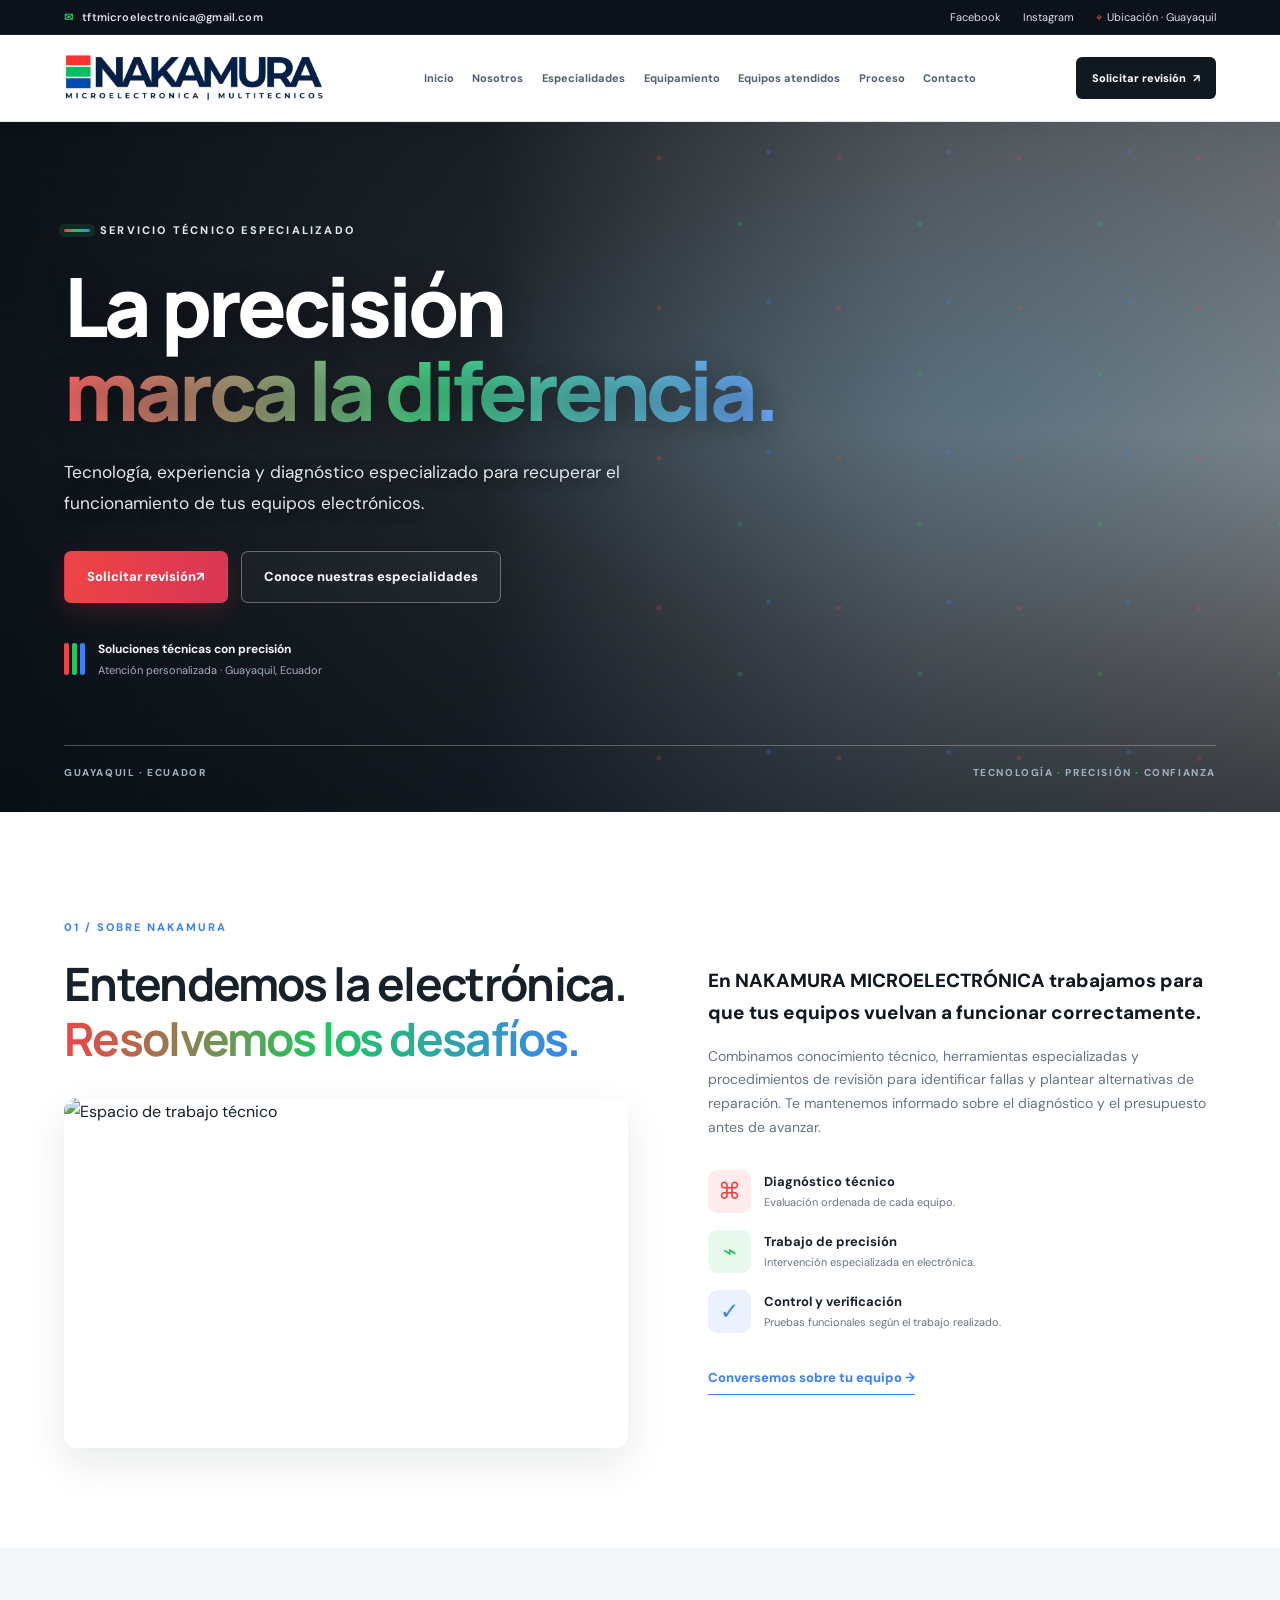
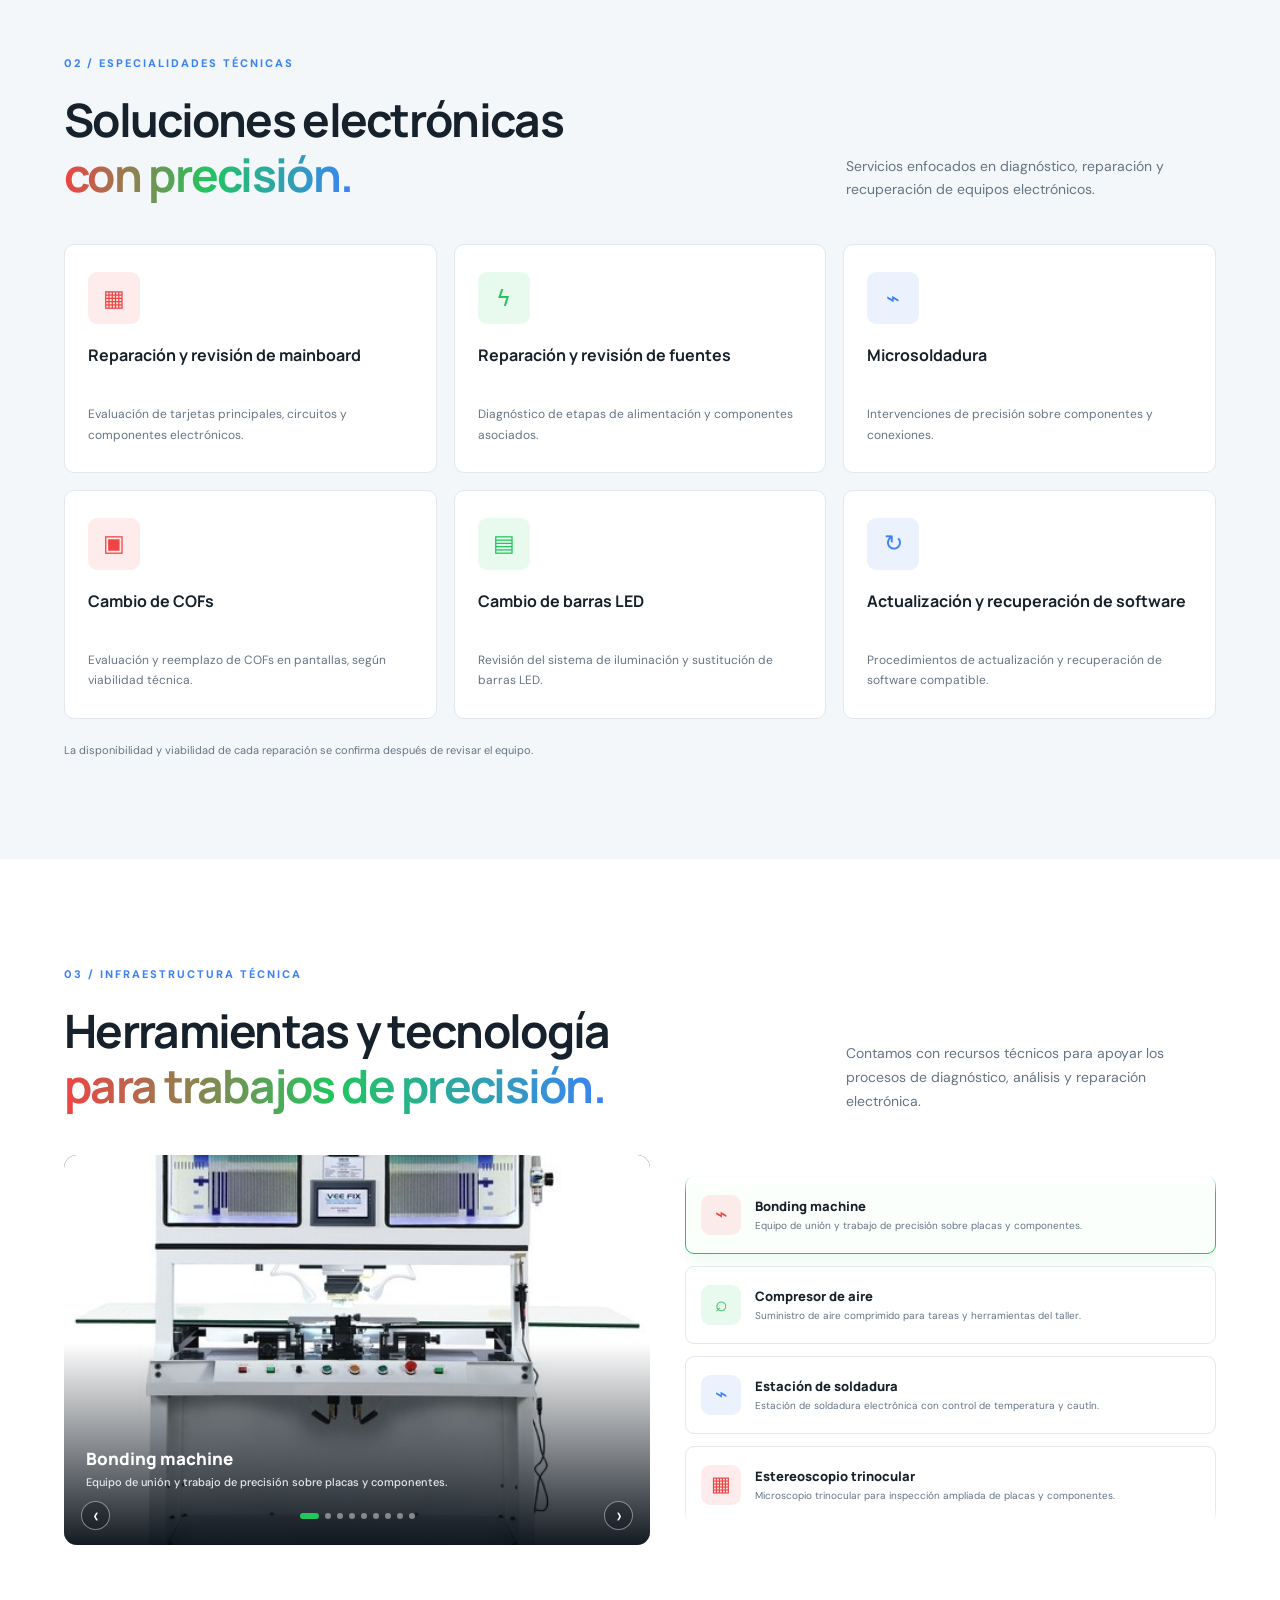
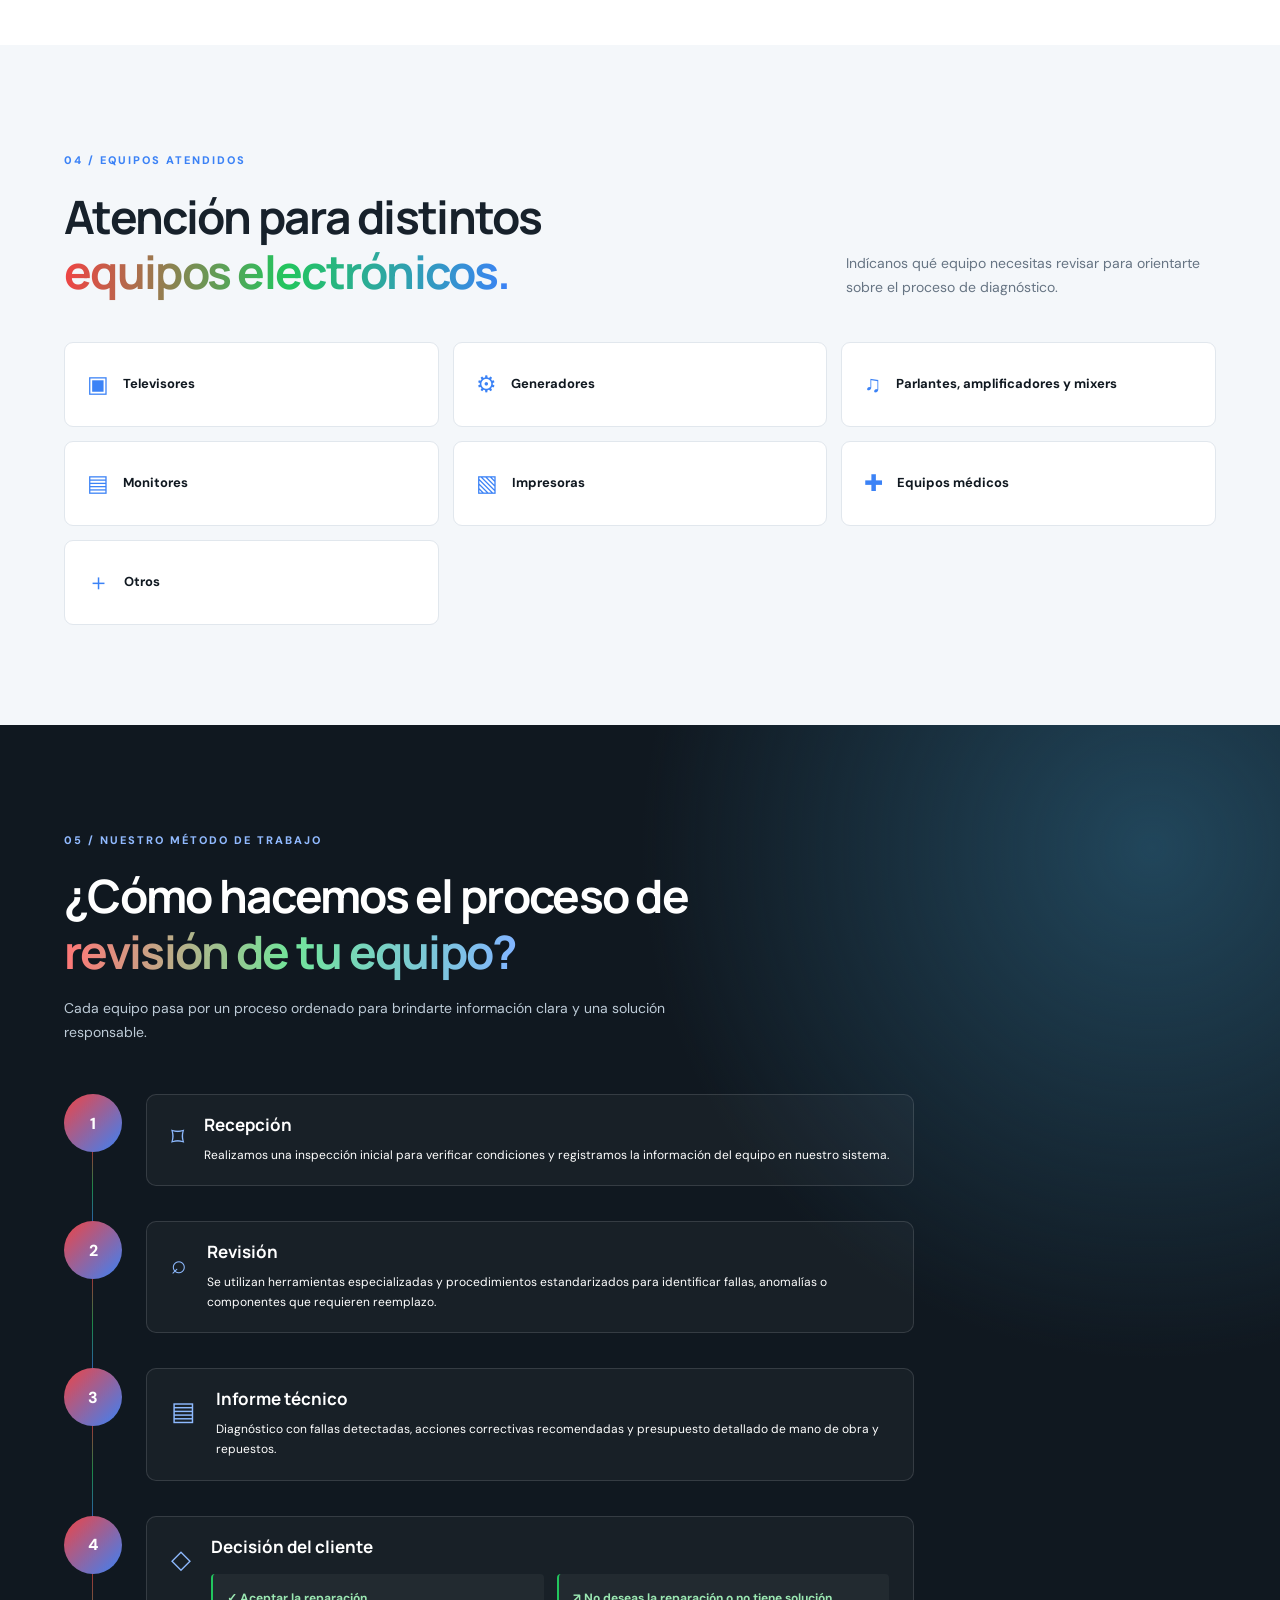
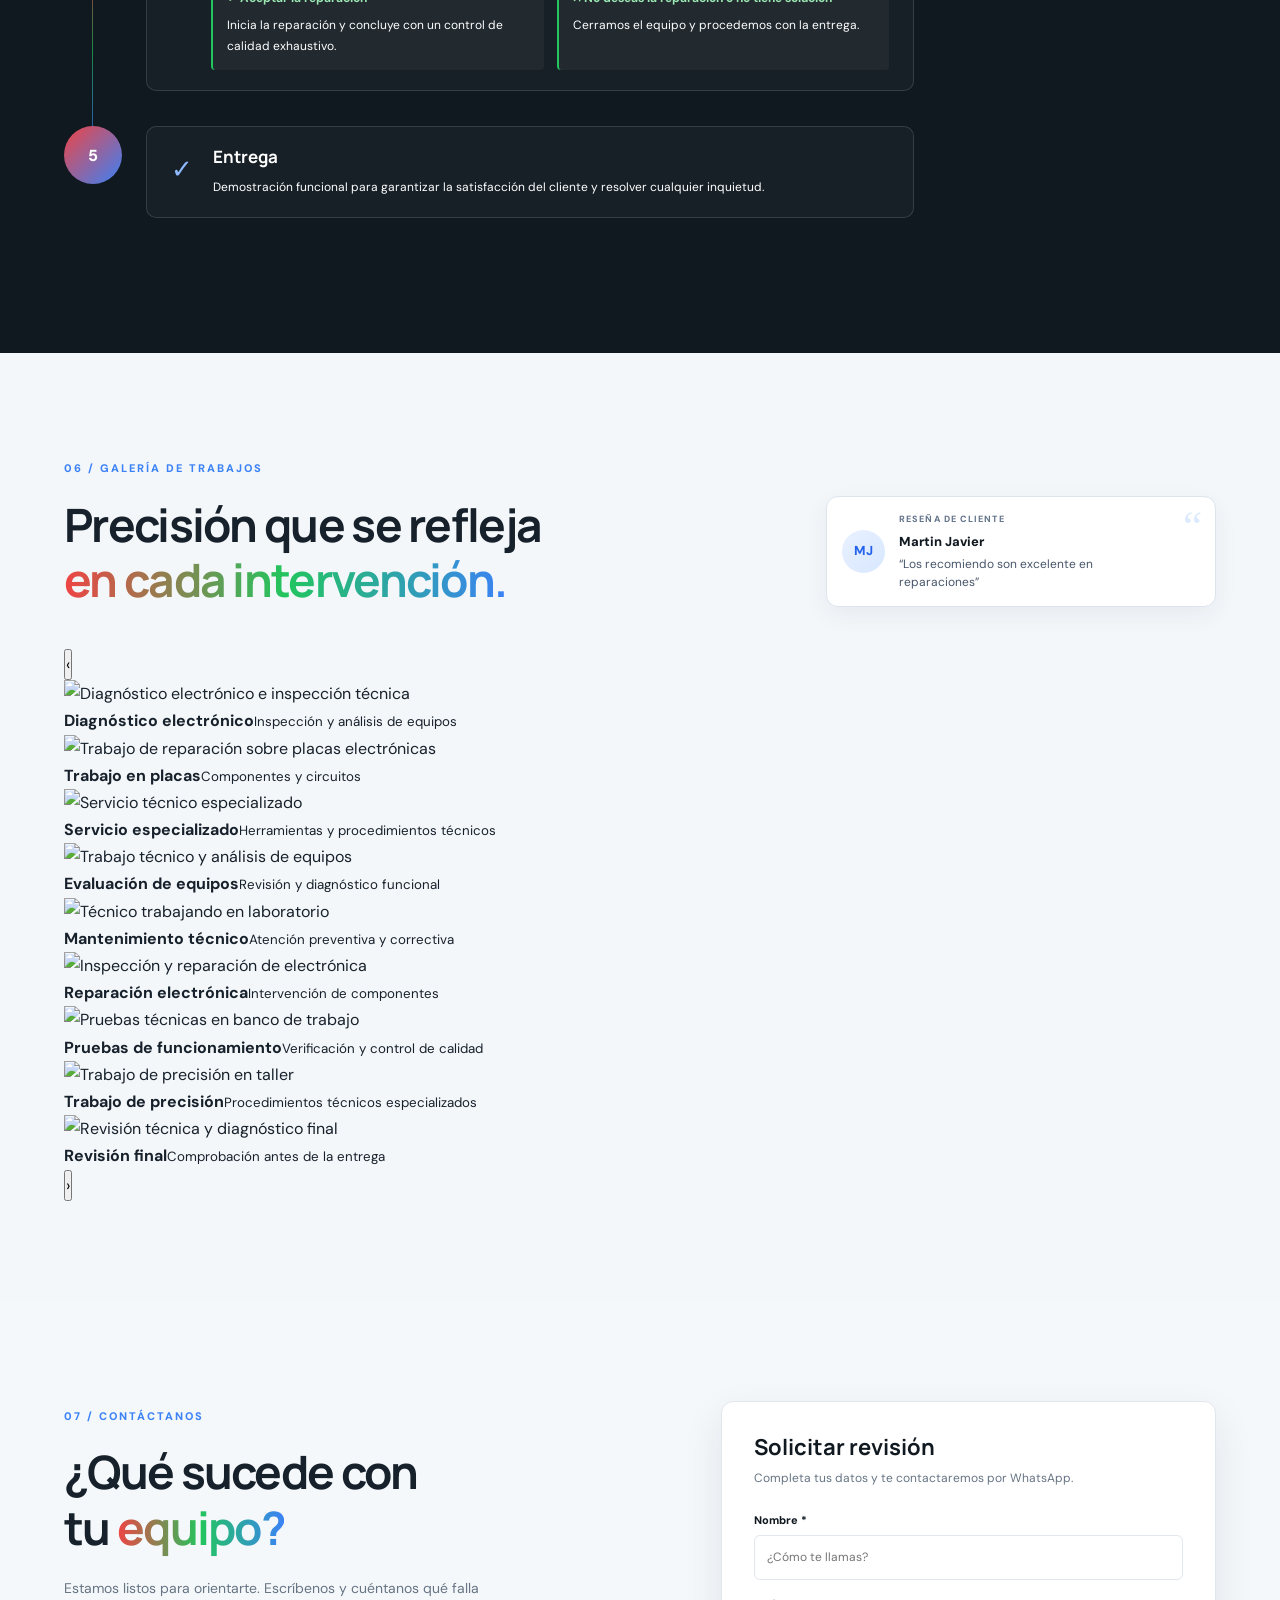
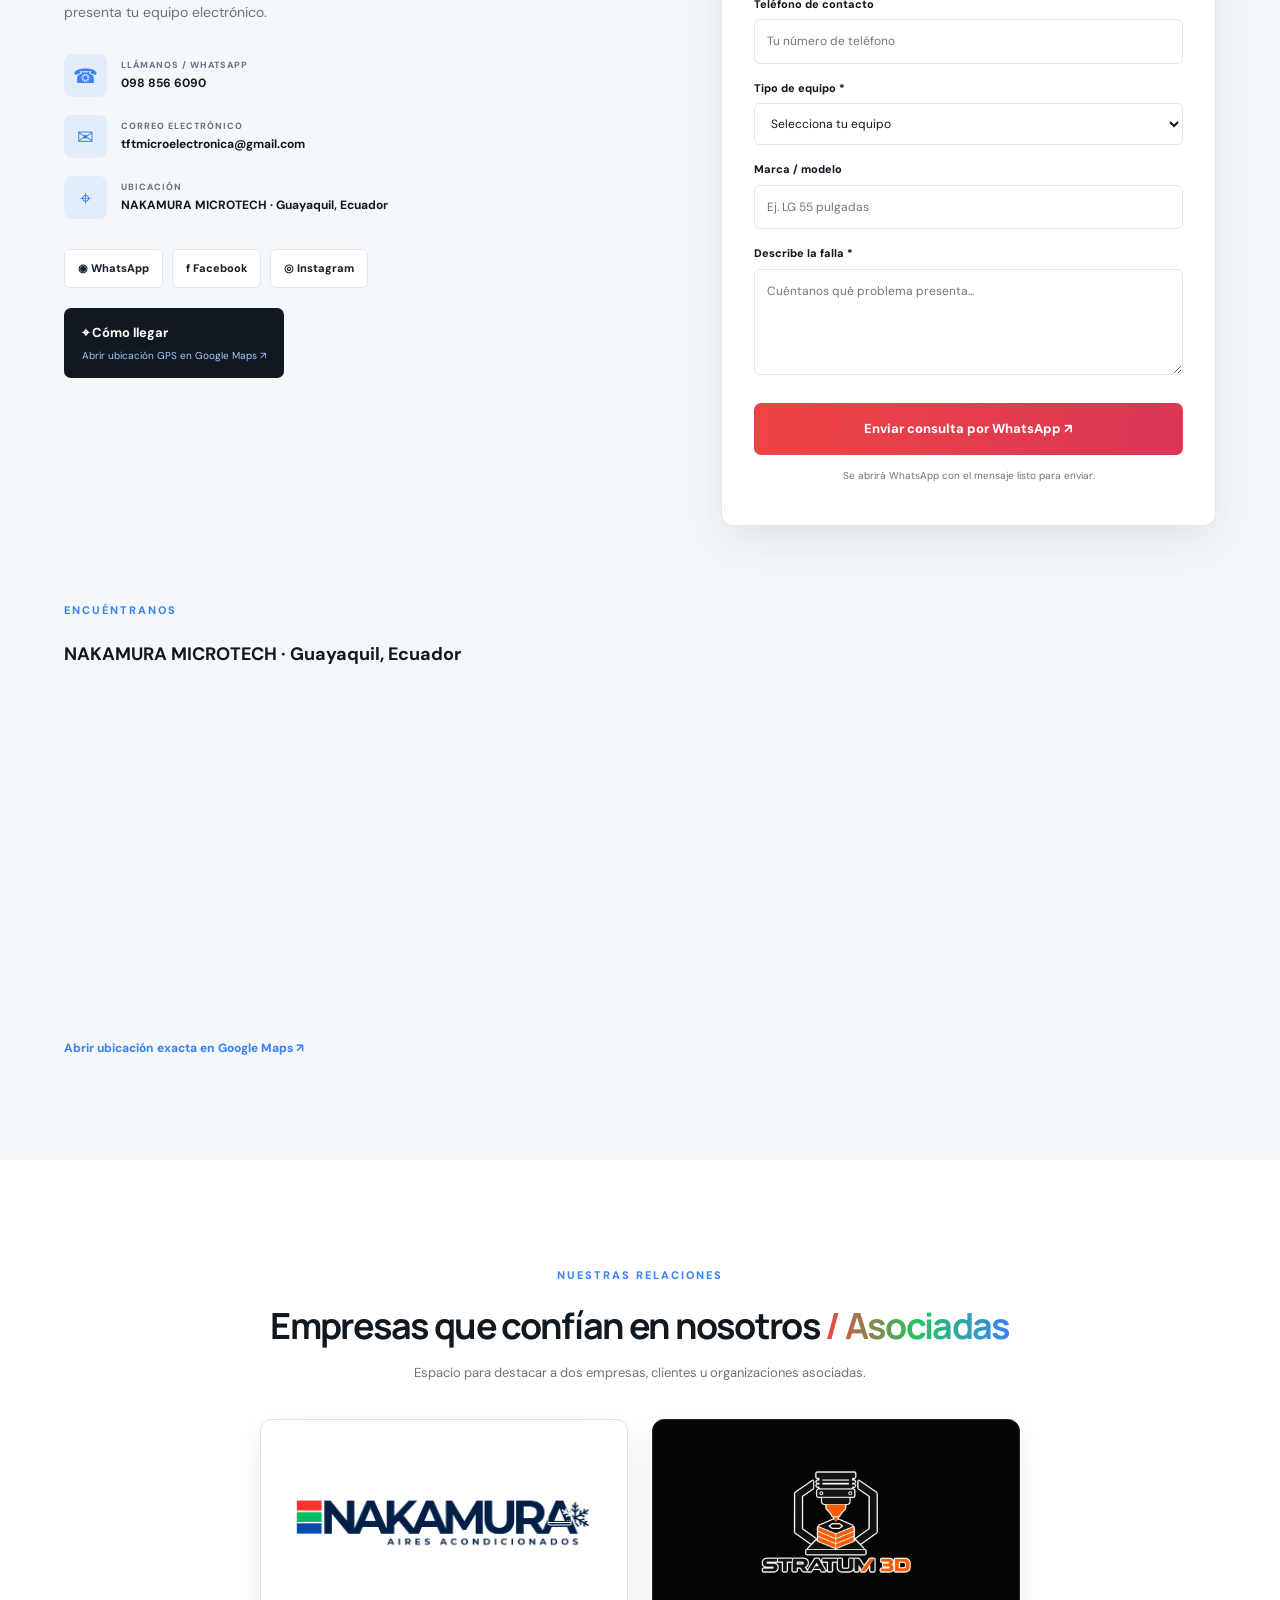
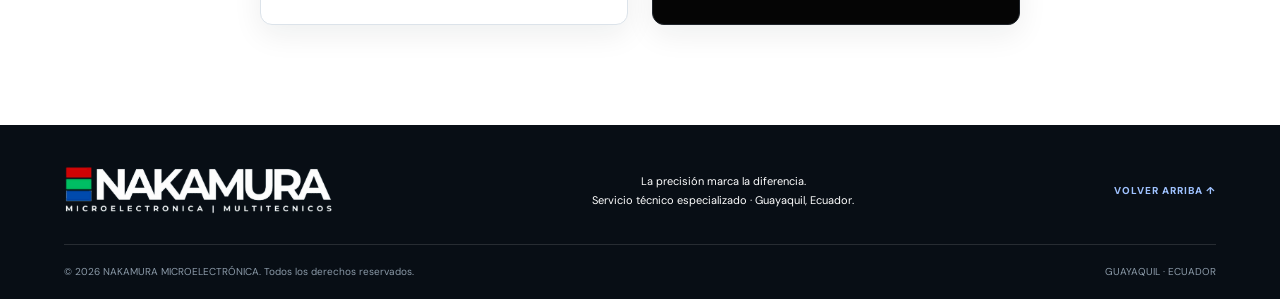
==== index.html @ b1d04501 "Turn work gallery into 9-slide featured carousel" ====
<!DOCTYPE html>
<html lang="es">
<head>
<meta charset="UTF-8">
<meta name="viewport" content="width=device-width, initial-scale=1.0">
<meta name="description" content="NAKAMURA MICROELECTRÓNICA: diagnóstico y reparación especializada de equipos electrónicos. La precisión marca la diferencia.">
<meta name="theme-color" content="#101820">
<title>NAKAMURA MICROELECTRÓNICA | La precisión marca la diferencia</title>
<link rel="preconnect" href="https://fonts.googleapis.com">
<link rel="preconnect" href="https://fonts.gstatic.com" crossorigin>
<link href="https://fonts.googleapis.com/css2?family=DM+Sans:wght@400;500;600;700&family=Manrope:wght@400;500;600;700;800&display=swap" rel="stylesheet">
<link rel="stylesheet" href="style.css">
<link rel="stylesheet" href="section03.css">
<script src="script.js" defer></script>
</head>
<body>
<div class="topbar"><div class="container topbar-inner">
<a class="topbar-email" href="mailto:tftmicroelectronica@gmail.com"><span aria-hidden="true">✉</span> tftmicroelectronica@gmail.com</a>
<div class="topbar-links" aria-label="Enlaces externos">
<a href="https://www.facebook.com/profile.php?id=61573646852076" target="_blank" rel="noopener">Facebook</a>
<a href="https://www.instagram.com/nakamura_microtech/" target="_blank" rel="noopener">Instagram</a>
<a href="https://www.google.com/maps/place/NAKAMURA+MICROTECH/@-2.2087367,-79.9003186,17z/" target="_blank" rel="noopener">Ubicación · Guayaquil</a>
</div></div></div>
<header class="site-header"><nav class="nav container" aria-label="Navegación principal">
<a class="brand" href="#inicio" aria-label="NAKAMURA MICROELECTRÓNICA, inicio"><img class="logo-img" src="logo.png" alt="NAKAMURA MICROELECTRÓNICA | MULTITÉCNICOS" width="1521" height="265" decoding="async"></a>
<button class="menu-toggle" id="menuToggle" aria-label="Abrir menú" aria-expanded="false" aria-controls="navLinks"><span></span><span></span><span></span></button>
<div class="nav-links" id="navLinks">
<a href="#inicio">Inicio</a><a href="#nosotros">Nosotros</a><a href="#servicios">Especialidades</a>
<a href="#equipamiento">Equipamiento</a><a href="#equipos">Equipos atendidos</a><a href="#proceso">Proceso</a><a href="#contacto">Contacto</a>
</div><a class="nav-cta" href="#contacto">Solicitar revisión <span aria-hidden="true">↗</span></a>
</nav></header>
<main>
<section class="hero" id="inicio">
<div class="hero-circuit" aria-hidden="true"></div><div class="container hero-grid"><div class="hero-copy">
<span class="eyebrow"><i></i> SERVICIO TÉCNICO ESPECIALIZADO</span>
<h1>La precisión<br><em>marca la diferencia.</em></h1>
<p class="hero-text">Tecnología, experiencia y diagnóstico especializado para recuperar el funcionamiento de tus equipos electrónicos.</p>
<div class="hero-actions">
<a class="button primary" href="https://wa.me/593988566090?text=Hola%2C%20deseo%20solicitar%20una%20revisi%C3%B3n." target="_blank" rel="noopener">Solicitar revisión <span aria-hidden="true">↗</span></a>
<a class="button outline-light" href="#servicios">Conoce nuestras especialidades</a></div>
<div class="hero-proof"><span class="rgb-mark" aria-hidden="true"><i></i><i></i><i></i></span><p><strong>Soluciones técnicas con precisión</strong><small>Atención personalizada · Guayaquil, Ecuador</small></p></div>
</div><div class="hero-visual">
<div class="hero-image"><img src="https://images.unsplash.com/photo-1581092160562-40aa08e78837?auto=format&fit=crop&w=1200&q=90" alt="Especialista trabajando con equipos electrónicos y tecnología de precisión" fetchpriority="high"></div>
<div class="hero-image-frame" aria-hidden="true"></div><div class="float-tag tag-a"><b>01</b> Diagnóstico preciso</div><div class="float-tag tag-b"><b>02</b> Tecnología especializada</div>
</div></div><div class="container hero-foot"><span>GUAYAQUIL · ECUADOR</span><span>TECNOLOGÍA <b>·</b> PRECISIÓN <b>·</b> CONFIANZA</span></div>
</section>

<section class="section" id="nosotros"><div class="container about-grid"><div>
<span class="kicker">01 / SOBRE NAKAMURA</span><h2>Entendemos la electrónica.<br><em>Resolvemos los desafíos.</em></h2>
<div class="about-image"><img src="https://images.unsplash.com/photo-1581092160607-ee22621dd758?auto=format&fit=crop&w=1000&q=85" alt="Espacio de trabajo técnico" loading="lazy"></div>
</div><div class="about-copy">
<p class="lead">En NAKAMURA MICROELECTRÓNICA trabajamos para que tus equipos vuelvan a funcionar correctamente.</p>
<p>Combinamos conocimiento técnico, herramientas especializadas y procedimientos de revisión para identificar fallas y plantear alternativas de reparación. Te mantenemos informado sobre el diagnóstico y el presupuesto antes de avanzar.</p>
<div class="about-points">
<div><span class="rgb-icon red">⌘</span><p><b>Diagnóstico técnico</b><small>Evaluación ordenada de cada equipo.</small></p></div>
<div><span class="rgb-icon green">⌁</span><p><b>Trabajo de precisión</b><small>Intervención especializada en electrónica.</small></p></div>
<div><span class="rgb-icon blue">✓</span><p><b>Control y verificación</b><small>Pruebas funcionales según el trabajo realizado.</small></p></div>
</div><a class="text-link" href="#contacto">Conversemos sobre tu equipo →</a>
</div></div></section>

<section class="section soft" id="servicios"><div class="container"><div class="section-head"><div>
<span class="kicker">02 / ESPECIALIDADES TÉCNICAS</span><h2>Soluciones electrónicas<br><em>con precisión.</em></h2></div>
<p>Servicios enfocados en diagnóstico, reparación y recuperación de equipos electrónicos.</p></div><div class="cards">
<article class="service"><span class="service-icon red">▦</span><h3>Reparación y revisión de mainboard</h3><p>Evaluación de tarjetas principales, circuitos y componentes electrónicos.</p></article>
<article class="service"><span class="service-icon green">ϟ</span><h3>Reparación y revisión de fuentes</h3><p>Diagnóstico de etapas de alimentación y componentes asociados.</p></article>
<article class="service"><span class="service-icon blue">⌁</span><h3>Microsoldadura</h3><p>Intervenciones de precisión sobre componentes y conexiones.</p></article>
<article class="service"><span class="service-icon red">▣</span><h3>Cambio de COFs</h3><p>Evaluación y reemplazo de COFs en pantallas, según viabilidad técnica.</p></article>
<article class="service"><span class="service-icon green">▤</span><h3>Cambio de barras LED</h3><p>Revisión del sistema de iluminación y sustitución de barras LED.</p></article>
<article class="service"><span class="service-icon blue">↻</span><h3>Actualización y recuperación de software</h3><p>Procedimientos de actualización y recuperación de software compatible.</p></article>
</div><p class="note">La disponibilidad y viabilidad de cada reparación se confirma después de revisar el equipo.</p></div></section>

<!-- SECCIÓN 03 ACTUALIZADA: carrusel + ticker de 9 herramientas -->
<section class="section" id="equipamiento"><div class="container">
<div class="section-head"><div><span class="kicker">03 / INFRAESTRUCTURA TÉCNICA</span><h2>Herramientas y tecnología<br><em>para trabajos de precisión.</em></h2></div><p>Contamos con recursos técnicos para apoyar los procesos de diagnóstico, análisis y reparación electrónica.</p></div>
<div class="equipment-showcase">
<figure class="equipment-photo" id="equipmentSlider"><img id="equipmentSlideImage" src="[data-uri]" alt="Bonding machine para trabajos de precisión" loading="eager">
<figcaption><strong id="equipmentSlideTitle">Bonding machine</strong><span id="equipmentSlideDescription">Equipo de unión y trabajo de precisión sobre placas y componentes.</span></figcaption>
<div class="slider-controls"><button type="button" id="equipmentPrev" aria-label="Equipo anterior">‹</button><div class="slider-indicators" id="equipmentIndicators" aria-label="Seleccionar equipo"></div><button type="button" id="equipmentNext" aria-label="Equipo siguiente">›</button></div></figure>
<div class="equipment-list" id="equipmentTicker" aria-label="Herramientas y equipos técnicos"><div class="equipment-track" id="equipmentTrack"></div></div>
</div></div></section>

<section class="section soft" id="equipos"><div class="container"><div class="section-head"><div><span class="kicker">04 / EQUIPOS ATENDIDOS</span><h2>Atención para distintos<br><em>equipos electrónicos.</em></h2></div><p>Indícanos qué equipo necesitas revisar para orientarte sobre el proceso de diagnóstico.</p></div>
<div class="equipment-grid"><div><span>▣</span><b>Televisores</b></div><div><span>⚙</span><b>Generadores</b></div><div><span>♫</span><b>Parlantes, amplificadores y mixers</b></div><div><span>▤</span><b>Monitores</b></div><div><span>▧</span><b>Impresoras</b></div><div><span>✚</span><b>Equipos médicos</b></div><div><span>＋</span><b>Otros</b></div></div></div></section>

<section class="section dark" id="proceso"><div class="container"><span class="kicker">05 / NUESTRO MÉTODO DE TRABAJO</span><h2>¿Cómo hacemos el proceso de<br><em>revisión de tu equipo?</em></h2>
<p class="process-intro">Cada equipo pasa por un proceso ordenado para brindarte información clara y una solución responsable.</p><div class="workflow">
<article class="step"><div class="step-number">1</div><div class="step-content"><span class="step-icon">⌑</span><div><h3>Recepción</h3><p>Realizamos una inspección inicial para verificar condiciones y registramos la información del equipo en nuestro sistema.</p></div></div></article>
<article class="step"><div class="step-number">2</div><div class="step-content"><span class="step-icon">⌕</span><div><h3>Revisión</h3><p>Se utilizan herramientas especializadas y procedimientos estandarizados para identificar fallas, anomalías o componentes que requieren reemplazo.</p></div></div></article>
<article class="step"><div class="step-number">3</div><div class="step-content"><span class="step-icon">▤</span><div><h3>Informe técnico</h3><p>Diagnóstico con fallas detectadas, acciones correctivas recomendadas y presupuesto detallado de mano de obra y repuestos.</p></div></div></article>
<article class="step"><div class="step-number">4</div><div class="step-content"><span class="step-icon">◇</span><div class="step-body"><h3>Decisión del cliente</h3><div class="decision-grid"><div><b>✓ Aceptar la reparación</b><p>Inicia la reparación y concluye con un control de calidad exhaustivo.</p></div><div><b>↗ No deseas la reparación o no tiene solución</b><p>Cerramos el equipo y procedemos con la entrega.</p></div></div></div></div></article>
<article class="step last"><div class="step-number">5</div><div class="step-content"><span class="step-icon">✓</span><div><h3>Entrega</h3><p>Demostración funcional para garantizar la satisfacción del cliente y resolver cualquier inquietud.</p></div></div></article>
</div></div></section>

<section class="section soft" id="galeria"><div class="container"><div class="section-head"><div><span class="kicker">06 / GALERÍA DE TRABAJOS</span><h2>Precisión que se refleja<br><em>en cada intervención.</em></h2></div><div class="gallery-testimonial" aria-label="Comentario de cliente">
<div class="testimonial-avatar" aria-hidden="true">MJ</div>
<div class="testimonial-copy"><span class="testimonial-label">RESEÑA DE CLIENTE</span><strong>Martin Javier</strong><p>“Los recomiendo son excelente en reparaciones”</p></div>
<div class="testimonial-quote" aria-hidden="true">“</div>
</div></div>
<div class="gallery-carousel" id="workGallery" aria-label="Galería de trabajos">
  <button class="gallery-arrow gallery-prev" type="button" aria-label="Trabajo anterior">‹</button>
  <div class="gallery-viewport">
    <div class="gallery-track" id="galleryTrack">
      <figure class="gallery-card is-active"><img src="https://images.unsplash.com/photo-1581092160562-40aa08e78837?auto=format&fit=crop&w=1200&q=85" alt="Diagnóstico electrónico e inspección técnica" loading="eager"><figcaption><b>Diagnóstico electrónico</b><small>Inspección y análisis de equipos</small></figcaption></figure>
      <figure class="gallery-card"><img src="https://images.unsplash.com/photo-1518770660439-4636190af475?auto=format&fit=crop&w=1000&q=85" alt="Trabajo de reparación sobre placas electrónicas" loading="lazy"><figcaption><b>Trabajo en placas</b><small>Componentes y circuitos</small></figcaption></figure>
      <figure class="gallery-card"><img src="https://images.unsplash.com/photo-1581092580497-e0d23cbdf1dc?auto=format&fit=crop&w=1000&q=85" alt="Servicio técnico especializado" loading="lazy"><figcaption><b>Servicio especializado</b><small>Herramientas y procedimientos técnicos</small></figcaption></figure>
      <figure class="gallery-card"><img src="https://images.unsplash.com/photo-1581091226825-a6a2a5aee158?auto=format&fit=crop&w=1000&q=85" alt="Trabajo técnico y análisis de equipos" loading="lazy"><figcaption><b>Evaluación de equipos</b><small>Revisión y diagnóstico funcional</small></figcaption></figure>
      <figure class="gallery-card"><img src="https://images.unsplash.com/photo-1581092795360-fd1ca04f0952?auto=format&fit=crop&w=1000&q=85" alt="Técnico trabajando en laboratorio" loading="lazy"><figcaption><b>Mantenimiento técnico</b><small>Atención preventiva y correctiva</small></figcaption></figure>
      <figure class="gallery-card"><img src="https://images.unsplash.com/photo-1581092918056-0c4c3acd3789?auto=format&fit=crop&w=1000&q=85" alt="Inspección y reparación de electrónica" loading="lazy"><figcaption><b>Reparación electrónica</b><small>Intervención de componentes</small></figcaption></figure>
      <figure class="gallery-card"><img src="https://images.unsplash.com/photo-1581092160607-ee22621dd758?auto=format&fit=crop&w=1000&q=85" alt="Pruebas técnicas en banco de trabajo" loading="lazy"><figcaption><b>Pruebas de funcionamiento</b><small>Verificación y control de calidad</small></figcaption></figure>
      <figure class="gallery-card"><img src="https://images.unsplash.com/photo-1581092334651-ddf26d9a09d0?auto=format&fit=crop&w=1000&q=85" alt="Trabajo de precisión en taller" loading="lazy"><figcaption><b>Trabajo de precisión</b><small>Procedimientos técnicos especializados</small></figcaption></figure>
      <figure class="gallery-card"><img src="https://images.unsplash.com/photo-1581092160562-40aa08e78837?auto=format&fit=crop&w=1000&q=85" alt="Revisión técnica y diagnóstico final" loading="lazy"><figcaption><b>Revisión final</b><small>Comprobación antes de la entrega</small></figcaption></figure>
    </div>
  </div>
  <button class="gallery-arrow gallery-next" type="button" aria-label="Siguiente trabajo">›</button>
  <div class="gallery-pagination" id="galleryPagination" aria-label="Seleccionar trabajo"></div>
</div></div></section>

<section class="section contact" id="contacto"><div class="container contact-grid"><div>
<span class="kicker">07 / CONTÁCTANOS</span><h2>¿Qué sucede con<br>tu <em>equipo?</em></h2><p class="contact-intro">Estamos listos para orientarte. Escríbenos y cuéntanos qué falla presenta tu equipo electrónico.</p>
<div class="contact-details">
<a href="tel:+593988566090"><span>☎</span><p><small>LLÁMANOS / WHATSAPP</small><b>098 856 6090</b></p></a>
<a href="mailto:tftmicroelectronica@gmail.com"><span>✉</span><p><small>CORREO ELECTRÓNICO</small><b>tftmicroelectronica@gmail.com</b></p></a>
<div><span>⌖</span><p><small>UBICACIÓN</small><b>NAKAMURA MICROTECH · Guayaquil, Ecuador</b></p></div>
</div>
<div class="socials"><a class="social-whatsapp" href="https://wa.me/593988566090" target="_blank" rel="noopener">◉ WhatsApp</a><a class="social-facebook" href="https://www.facebook.com/profile.php?id=61573646852076" target="_blank" rel="noopener">f Facebook</a><a class="social-instagram" href="https://www.instagram.com/nakamura_microtech/" target="_blank" rel="noopener">◎ Instagram</a></div>
<a class="maps-link" href="https://www.google.com/maps/place/NAKAMURA+MICROTECH/@-2.2087367,-79.9003186,17z/data=!3m1!4b1!4m6!3m5!1s0x2b49e9f78f418a0f:0xea78c63b685c8b22!8m2!3d-2.2087367!4d-79.9003186!16s%2Fg%2F11yx2gwvh7?entry=ttu&g_ep=EgoyMDI2MTExMC4wIKXMDSoASAFQAw%3D%3D" target="_blank" rel="noopener"><b>⌖ Cómo llegar</b><small>Abrir ubicación GPS en Google Maps ↗</small></a>
</div>
<form class="contact-form" id="contactForm"><h3>Solicitar revisión</h3><p>Completa tus datos y te contactaremos por WhatsApp.</p>
<label for="name">Nombre *</label><input id="name" name="name" required autocomplete="name" placeholder="¿Cómo te llamas?">
<label for="phone">Teléfono de contacto</label><input id="phone" name="phone" type="tel" autocomplete="tel" placeholder="Tu número de teléfono">
<label for="equipment">Tipo de equipo *</label><select id="equipment" name="equipment" required><option value="" selected disabled>Selecciona tu equipo</option><option>Televisores</option><option>Generadores</option><option>Parlantes, amplificadores y mixers</option><option>Monitores</option><option>Impresoras</option><option>Equipos médicos</option><option>Otros</option></select>
<label for="model">Marca / modelo</label><input id="model" name="model" placeholder="Ej. LG 55 pulgadas">
<label for="message">Describe la falla *</label><textarea id="message" name="message" rows="4" required placeholder="Cuéntanos qué problema presenta..."></textarea>
<button class="button primary form-button" type="submit">Enviar consulta por WhatsApp ↗</button><small class="privacy">Se abrirá WhatsApp con el mensaje listo para enviar.</small><p id="formFeedback" class="feedback" role="status" aria-live="polite"></p>
</form></div>
<div class="container map-wrap"><div class="map-title"><span class="kicker">ENCUÉNTRANOS</span><b>NAKAMURA MICROTECH · Guayaquil, Ecuador</b></div>
<iframe title="Ubicación de NAKAMURA MICROTECH en Google Maps" src="https://www.google.com/maps?q=-2.2087367,-79.9003186&z=17&output=embed" loading="lazy" referrerpolicy="no-referrer-when-downgrade" allowfullscreen></iframe>
<a class="map-external" href="https://www.google.com/maps/place/NAKAMURA+MICROTECH/@-2.2087367,-79.9003186,17z/data=!3m1!4b1!4m6!3m5!1s0x2b49e9f78f418a0f:0xea78c63b685c8b22!8m2!3d-2.2087367!4d-79.9003186!16s%2Fg%2F11yx2gwvh7?entry=ttu&g_ep=EgoyMDI2MTExMC4wIKXMDSoASAFQAw%3D%3D" target="_blank" rel="noopener">Abrir ubicación exacta en Google Maps ↗</a>
</div></section>

<section class="section allies"><div class="container"><span class="kicker">NUESTRAS RELACIONES</span><h2>Empresas que confían en nosotros <em>/ Asociadas</em></h2><p class="allies-intro">Espacio para destacar a dos empresas, clientes u organizaciones asociadas.</p><div class="allies-grid">
<a class="ally-card" href="https://www.facebook.com/profile.php?id=61593064108683" target="_blank" rel="noopener noreferrer" aria-label="Visitar la página de Facebook de la primera empresa asociada"><img src="logo-empresa1.png" alt="Logo de Nakamura Aires Acondicionados" loading="lazy" decoding="async"></a>
<a class="ally-card ally-card-dark" href="https://stratum-3d-85z.pages.dev/#inicio" target="_blank" rel="noopener noreferrer" aria-label="Visitar el sitio web de Stratum 3D"><img src="logo-empresa2.png" alt="Logo de Stratum 3D" loading="lazy" decoding="async"></a>
</div></div></section>
</main>
<footer class="footer"><div class="container footer-main">
<a class="brand" href="#inicio" aria-label="NAKAMURA MICROELECTRÓNICA, inicio"><img class="logo-img footer-logo-img" src="logo-footer.png" alt="NAKAMURA MICROELECTRÓNICA | MULTITÉCNICOS" width="1521" height="265" decoding="async"></a>
<p>La precisión marca la diferencia.<br>Servicio técnico especializado · Guayaquil, Ecuador.</p><a class="back-top" href="#inicio">VOLVER ARRIBA ↑</a>
</div><div class="container footer-bottom"><span>© <span id="year"></span> NAKAMURA MICROELECTRÓNICA. Todos los derechos reservados.</span><span>GUAYAQUIL · ECUADOR</span></div></footer>
</body></html>
---- style.css ----
/* NAKAMURA MICROELECTRÓNICA | Paleta RGB técnica y diseño responsive */
:root{--red:#ef4444;--green:#22c55e;--blue:#3b82f6;--navy:#101820;--navy2:#182633;--ink:#17212b;--muted:#667483;--white:#fff;--light:#f4f7fa;--line:#e1e7ed;--shadow:0 16px 42px #10182017}
*{box-sizing:border-box;margin:0;padding:0}html{scroll-behavior:smooth;scroll-padding-top:85px}body{font-family:"DM Sans",sans-serif;color:var(--ink);line-height:1.7;overflow-x:hidden}h1,h2,h3,.brand-name{font-family:Manrope,sans-serif;line-height:1.2}h1 em,h2 em{font-style:normal;background:linear-gradient(90deg,var(--red),var(--green),var(--blue));-webkit-background-clip:text;background-clip:text;color:transparent}a{color:inherit;text-decoration:none}img{display:block;max-width:100%}button,input,select,textarea{font:inherit}.container{width:min(1160px,90%);margin:auto}.section{padding:100px 0}.soft{background:var(--light)}.kicker{display:inline-block;color:var(--blue);font-size:11px;font-weight:800;letter-spacing:2px;margin-bottom:19px}.section h2,.about-grid h2,.contact h2{font-size:clamp(30px,4vw,46px);letter-spacing:-1.7px}.section-head{display:flex;justify-content:space-between;align-items:end;gap:35px;margin-bottom:42px}.section-head>p{max-width:370px;color:var(--muted);font-size:14px}
.button{display:inline-flex;justify-content:center;align-items:center;padding:14px 22px;border-radius:7px;font-size:13px;font-weight:800;border:1px solid transparent;cursor:pointer;transition:.25s}.primary{color:white;background:linear-gradient(100deg,var(--red),#d93655)}.primary:hover{transform:translateY(-3px);box-shadow:0 10px 25px #ef444433}.outline-light{color:white;border-color:#ffffff66}.outline-light:hover{background:white;color:var(--navy)}
.site-header{position:sticky;top:0;z-index:1000;background:#ffffffed;backdrop-filter:blur(14px);border-bottom:1px solid var(--line)}.nav{height:82px;display:flex;justify-content:space-between;align-items:center}.brand{display:inline-flex;align-items:center;flex:0 0 auto;min-width:0}.logo-img{display:block;width:clamp(190px,20vw,255px);height:auto;max-height:64px;object-fit:contain;object-position:left center;image-rendering:auto}.nav-links{display:flex;align-items:center;gap:19px}.nav-links a{font-size:11px;font-weight:700;color:#526174}.nav-links a:hover{color:var(--blue)}.nav-links .nav-cta{padding:11px 15px;border-radius:6px;color:white;background:var(--navy)}.menu-toggle{display:none;width:42px;height:42px;padding:9px;background:var(--navy);border:0;border-radius:6px;cursor:pointer}.menu-toggle span{display:block;height:2px;width:22px;margin:5px auto;background:white}
.hero{padding:90px 0 25px;color:white;background:radial-gradient(circle at 85% 25%,#234b65 0,transparent 35%),linear-gradient(125deg,#101820,#182d3b)}.hero-grid{display:grid;grid-template-columns:1fr .95fr;align-items:center;gap:70px}.eyebrow{display:inline-flex;align-items:center;gap:9px;color:#d5e1eb;font-size:11px;font-weight:800;letter-spacing:1.8px;margin-bottom:26px}.eyebrow i{width:8px;height:8px;border-radius:50%;background:var(--green);box-shadow:0 0 0 5px #22c55e22}.hero h1{font-size:clamp(42px,5.4vw,66px);letter-spacing:-3px;margin-bottom:23px}.hero-text{max-width:520px;color:#c5d1dc;font-size:15px;margin-bottom:30px}.hero-actions{display:flex;flex-wrap:wrap;gap:12px}.proof{margin-top:32px;color:var(--green);font-size:12px}.proof small{color:#aebdca}.hero-visual{position:relative;padding:10px 10px 28px}.hero-image{height:410px;overflow:hidden;border-radius:13px;border:1px solid #ffffff25;box-shadow:0 25px 65px #0005}.hero-image img{width:100%;height:100%;object-fit:cover}.float-tag{position:absolute;padding:11px 16px;border-radius:7px;background:white;color:var(--navy);font-size:11px;font-weight:800;box-shadow:var(--shadow)}.float-tag b{margin-right:7px;color:var(--blue)}.tag-a{top:35px;left:-28px}.tag-b{bottom:2px;right:-18px}.hero-foot{display:flex;justify-content:space-between;gap:15px;margin-top:70px;padding-top:19px;border-top:1px solid #ffffff2b;color:#aebdca;font-size:10px;letter-spacing:1.4px}
.about-grid{display:grid;grid-template-columns:1fr .9fr;gap:80px;align-items:center}.about-image{height:350px;overflow:hidden;border-radius:13px;margin-top:32px;box-shadow:var(--shadow)}.about-image img{width:100%;height:100%;object-fit:cover}.about-copy .lead{margin-bottom:15px;color:var(--navy);font-size:19px;font-weight:800}.about-copy>p:not(.lead){color:var(--muted);font-size:14px}.about-points{display:grid;gap:17px;margin:30px 0}.about-points>div{display:flex;align-items:center;gap:13px}.about-points p b,.about-points p small{display:block}.about-points p b{font-size:13px}.about-points p small{color:var(--muted);font-size:11px}.rgb-icon,.service-icon{display:grid;flex:0 0 auto;place-items:center;border-radius:9px;font-size:23px}.rgb-icon{width:43px;height:43px}.red{color:var(--red);background:#ef44441a}.green{color:var(--green);background:#22c55e1a}.blue{color:var(--blue);background:#3b82f61a}.text-link{display:inline-block;padding-bottom:5px;border-bottom:1px solid var(--blue);color:var(--blue);font-size:13px;font-weight:800}
.cards{display:grid;grid-template-columns:repeat(3,1fr);gap:17px}.service{padding:27px 23px;border:1px solid var(--line);border-radius:10px;background:white;transition:.25s}.service:hover{transform:translateY(-5px);box-shadow:var(--shadow);border-color:#9bb8d8}.service-icon{width:52px;height:52px;margin-bottom:22px}.service h3{min-height:48px;margin-bottom:10px;font-size:16px}.service p{color:var(--muted);font-size:12px}.note{margin-top:22px;color:var(--muted);font-size:11px}
.equipment-showcase{display:grid;grid-template-columns:1.05fr .95fr;gap:35px;align-items:stretch}.equipment-photo{position:relative;min-height:390px;overflow:hidden;border-radius:13px;background:var(--navy)}.equipment-photo img{width:100%;height:100%;position:absolute;inset:0;object-fit:cover}.equipment-photo:after{content:"";position:absolute;inset:55% 0 0;background:linear-gradient(transparent,#101820d9)}.equipment-photo figcaption{position:absolute;z-index:1;left:22px;bottom:19px;color:white;font-weight:800}.equipment-list{display:grid;align-content:center;gap:12px}.equipment-list article{display:flex;gap:15px;padding:17px;border:1px solid var(--line);border-radius:9px}.equipment-list h3{font-size:14px;margin-bottom:4px}.equipment-list p{color:var(--muted);font-size:11px}
.equipment-grid{display:grid;grid-template-columns:repeat(3,1fr);gap:14px}.equipment-grid>div{display:flex;align-items:center;gap:14px;padding:22px;border:1px solid var(--line);border-radius:9px;background:white;transition:.2s}.equipment-grid>div:hover{border-color:var(--blue);transform:translateY(-3px)}.equipment-grid span{color:var(--blue);font-size:23px}.equipment-grid b{font-size:13px;color:var(--navy)}
.dark{color:white;background:radial-gradient(circle at 90% 10%,#21465b 0,transparent 32%),var(--navy)}.dark .kicker{color:#91baff}.dark h2 em{background:linear-gradient(90deg,#ff7777,#72e49a,#82b5ff);-webkit-background-clip:text;background-clip:text}.process-intro{max-width:620px;margin-top:18px;color:#b8c7d4;font-size:14px}.workflow{max-width:850px;margin-top:50px}.step{position:relative;display:grid;grid-template-columns:58px 1fr;gap:24px;padding-bottom:35px}.step:not(.last):before{content:"";position:absolute;top:57px;bottom:-2px;left:28px;width:1px;background:linear-gradient(var(--red),var(--green),var(--blue));opacity:.65}.step-number{z-index:1;display:grid;place-items:center;width:58px;height:58px;border-radius:50%;color:white;font-weight:800;background:linear-gradient(135deg,var(--red),var(--blue))}.step-content{display:flex;gap:20px;padding:20px 24px;border:1px solid #ffffff20;border-radius:10px;background:#ffffff09}.step-icon{color:#8ebaff;font-size:26px}.step-content h3{margin-bottom:9px;font-size:17px}.step-content p{color:#bdcbd7;font-size:12px}.decision-grid{display:grid;grid-template-columns:1fr 1fr;gap:13px;margin-top:17px}.decision-grid>div{padding:14px;border-left:2px solid var(--green);border-radius:4px;background:#ffffff0b}.decision-grid b{display:block;margin-bottom:7px;color:#9be8b2;font-size:12px}
.gallery{display:grid;grid-template-columns:1.3fr 1fr 1fr;gap:17px}.gallery figure{position:relative;height:330px;overflow:hidden;border-radius:10px;background:var(--navy)}.gallery figure:first-child{height:380px}.gallery img{width:100%;height:100%;object-fit:cover;transition:transform .45s}.gallery figure:hover img{transform:scale(1.06)}.gallery figure:after{content:"";position:absolute;inset:45% 0 0;background:linear-gradient(transparent,#101820e8)}.gallery figcaption{position:absolute;z-index:1;left:19px;bottom:19px;color:white}.gallery figcaption b,.gallery figcaption small{display:block}.gallery figcaption b{font-size:14px}.gallery figcaption small{color:#d0dbe5;font-size:10px}
.contact{background:#f5f8fb}.contact-grid{display:grid;grid-template-columns:1fr .85fr;gap:75px;align-items:start}.contact-intro{max-width:470px;margin:22px 0;color:var(--muted);font-size:14px}.contact-details{display:grid;gap:18px;margin-top:30px}.contact-details>a,.contact-details>div{display:flex;align-items:center;gap:14px}.contact-details> a>span,.contact-details>div>span{display:grid;place-items:center;flex:0 0 43px;height:43px;border-radius:8px;color:var(--blue);background:#3b82f61a;font-size:20px}.contact-details small,.contact-details b{display:block}.contact-details small{color:var(--muted);font-size:9px;font-weight:800;letter-spacing:1px}.contact-details b{color:var(--navy);font-size:12px;overflow-wrap:anywhere}.socials{display:flex;flex-wrap:wrap;gap:9px;margin-top:30px}.socials a{padding:9px 13px;border:1px solid var(--line);border-radius:6px;background:white;font-size:11px;font-weight:800;transition:.2s}.social-whatsapp:hover{color:#16a34a;border-color:var(--green)}.social-facebook:hover{color:var(--blue);border-color:var(--blue)}.social-instagram:hover{color:#d9468f;border-color:#d9468f}.maps-link{display:inline-flex;flex-direction:column;gap:3px;margin-top:20px;padding:14px 18px;border-radius:7px;color:white;background:var(--navy)}.maps-link b{font-size:13px}.maps-link small{color:#a9c8ff;font-size:10px}
.contact-form{padding:32px;border:1px solid var(--line);border-radius:12px;background:white;box-shadow:var(--shadow)}.contact-form h3{color:var(--navy);font-size:22px}.contact-form>p:not(.feedback){margin:8px 0 22px;color:var(--muted);font-size:12px}.contact-form label{display:block;margin:15px 0 6px;color:var(--navy);font-size:11px;font-weight:800}.contact-form input,.contact-form select,.contact-form textarea{width:100%;padding:11px 12px;border:1px solid var(--line);border-radius:6px;outline:none;color:var(--navy);background:white;font-size:12px}.contact-form input:focus,.contact-form select:focus,.contact-form textarea:focus{border-color:var(--blue);box-shadow:0 0 0 3px #3b82f61a}.contact-form textarea{resize:vertical}.form-button{width:100%;margin-top:20px}.privacy{display:block;margin-top:12px;color:var(--muted);text-align:center;font-size:10px}.feedback{margin-top:9px;color:var(--blue);font-size:12px}
.map-wrap{margin-top:75px}.map-title{display:flex;flex-direction:column;margin-bottom:17px}.map-title b{color:var(--navy);font-size:18px}.map-wrap iframe{display:block;width:100%;height:340px;border:0;border-radius:10px}.map-external{display:inline-block;margin-top:12px;color:var(--blue);font-size:12px;font-weight:800}
.allies{text-align:center}.allies h2{color:var(--navy);font-size:clamp(25px,3vw,36px)}.allies-intro{max-width:580px;margin:15px auto 35px;color:var(--muted);font-size:13px}.allies-grid{display:grid;grid-template-columns:repeat(2,minmax(0,1fr));gap:20px;max-width:650px;margin:auto}.ally-placeholder{display:flex;min-height:145px;flex-direction:column;justify-content:center;align-items:center;border:1px dashed #aebbc8;border-radius:9px;background:#fafbfd}.ally-placeholder span{color:#91a0ae;font:800 20px Manrope,sans-serif;letter-spacing:2px}.ally-placeholder small{margin-top:8px;color:var(--muted);font-size:10px}
.footer{padding:42px 0 19px;color:white;background:#0b1219}.footer-main{display:flex;justify-content:space-between;align-items:center;gap:24px;padding-bottom:30px}.footer .logo-img{width:clamp(180px,18vw,230px);max-height:60px}.footer-main>p{color:#a9b6c3;text-align:center;font-size:11px}.back-top{color:#9fc2ff;font-size:10px;font-weight:800;letter-spacing:1px}.footer-bottom{display:flex;justify-content:space-between;gap:15px;padding-top:18px;border-top:1px solid #ffffff20;color:#8b9aa8;font-size:10px}
.reveal{opacity:0;transform:translateY(18px);transition:opacity .55s ease,transform .55s ease}.reveal.visible{opacity:1;transform:translateY(0)}
@media(prefers-reduced-motion:reduce){*,*::before,*::after{scroll-behavior:auto!important;animation-duration:.01ms!important;transition-duration:.01ms!important}}
@media(max-width:1050px){.nav-links{gap:11px}.nav-links a{font-size:10px}.hero-grid{gap:38px}.contact-grid{gap:38px}}
@media(max-width:820px){.section{padding:75px 0}.menu-toggle{display:block}.nav{height:72px}.nav-links{display:none;position:absolute;top:72px;left:0;width:100%;padding:15px 5% 20px;flex-direction:column;align-items:stretch;gap:0;background:white;border-bottom:1px solid var(--line);box-shadow:var(--shadow)}.nav-links.active{display:flex}.nav-links a{padding:12px 4px;border-bottom:1px solid var(--line);font-size:13px}.nav-links .nav-cta{margin-top:10px;text-align:center}.hero-grid,.about-grid,.equipment-showcase,.contact-grid{grid-template-columns:1fr;gap:38px}.hero{padding-top:65px}.hero h1{font-size:clamp(42px,9vw,58px)}.hero-image{height:320px}.tag-a{left:-4px}.tag-b{right:-4px}.hero-foot{margin-top:50px}.section-head{display:block}.section-head>p{margin-top:18px}.about-image{height:290px}.cards{grid-template-columns:repeat(2,1fr)}.equipment-photo{min-height:300px}.equipment-grid{grid-template-columns:repeat(2,1fr)}.gallery{grid-template-columns:repeat(2,1fr)}.gallery figure:first-child{grid-column:span 2}.gallery figure,.gallery figure:first-child{height:270px}.footer-main{flex-direction:column;align-items:flex-start}.footer-main>p{text-align:left}}
@media(max-width:520px){.container{width:91%}.logo-img{width:180px;max-height:48px}.footer .logo-img{width:170px;max-height:45px}.hero h1{letter-spacing:-2px}.hero-actions{flex-direction:column}.hero-actions .button{width:100%}.hero-foot{flex-direction:column;font-size:9px}.cards,.equipment-grid,.gallery,.allies-grid{grid-template-columns:1fr}.service h3{min-height:0}.gallery figure:first-child{grid-column:auto}.gallery figure,.gallery figure:first-child{height:250px}.step{grid-template-columns:42px 1fr;gap:12px;padding-bottom:25px}.step-number{width:42px;height:42px}.step:not(.last):before{top:42px;left:20px}.step-content{gap:12px;padding:16px 13px}.step-content h3{font-size:15px}.decision-grid{grid-template-columns:1fr}.contact-form{padding:24px 18px}.map-wrap iframe{height:270px}.footer-bottom{flex-direction:column}}


/* Contraste automático por tema de sección */
.site-header,.theme-light{--section-foreground:var(--ink);--section-muted:var(--muted);color:var(--section-foreground)}
.hero,.dark,.footer,.theme-dark,[data-theme="dark"]{--section-foreground:#fff;--section-muted:#bdcbd7;color:var(--section-foreground)}
.theme-light h1,.theme-light h2,.theme-light h3,.theme-light p,.theme-light li,
[data-theme="light"] h1,[data-theme="light"] h2,[data-theme="light"] h3,[data-theme="light"] p,[data-theme="light"] li{color:inherit}
.hero h1,.hero h2,.hero h3,.hero p,.hero li,
.dark h1,.dark h2,.dark h3,.dark p,.dark li,
.footer h1,.footer h2,.footer h3,.footer p,.footer li,
.theme-dark h1,.theme-dark h2,.theme-dark h3,.theme-dark p,.theme-dark li,
[data-theme="dark"] h1,[data-theme="dark"] h2,[data-theme="dark"] h3,[data-theme="dark"] p,[data-theme="dark"] li{color:inherit}
.dark .process-intro,.theme-dark .process-intro{color:var(--section-muted)}


/* TOP BAR */
.topbar{position:relative;z-index:1001;background:#0b1219;color:#d8e2ec;border-bottom:1px solid #ffffff12;font-size:11px}
.topbar-inner{min-height:34px;display:flex;align-items:center;justify-content:space-between;gap:18px}
.topbar a{color:#d8e2ec;transition:color .2s ease}
.topbar a:hover{color:#fff}
.topbar-email{font-weight:600;letter-spacing:.15px}
.topbar-email span{color:var(--green);margin-right:6px}
.topbar-links{display:flex;align-items:center;gap:22px}
.topbar-links a:last-child:before{content:"⌖";color:var(--red);margin-right:5px}

/* MAIN NAVIGATION */
.site-header{position:sticky;top:0;z-index:1000;background:rgba(255,255,255,.97);backdrop-filter:blur(16px);border-bottom:1px solid var(--line);box-shadow:0 4px 18px #1018200a}
.nav{height:86px;display:grid;grid-template-columns:minmax(210px,260px) 1fr auto;align-items:center;gap:25px}
.brand{display:flex;align-items:center;min-width:0}
.nav .logo-img{width:clamp(205px,21vw,260px);height:auto;max-height:66px;object-fit:contain;object-position:left center}
.nav-links{display:flex;align-items:center;justify-content:center;gap:clamp(10px,1.45vw,21px)}
.nav-links a{white-space:nowrap;font-size:11px;font-weight:750;color:#526174}
.nav-links a:hover,.nav-links a:focus-visible{color:var(--blue)}
.nav-cta{display:inline-flex;justify-content:center;align-items:center;gap:7px;padding:12px 16px;border-radius:6px;background:#101820;color:#fff;font-size:11px;font-weight:800;white-space:nowrap;transition:.2s}
.nav-cta:hover{background:var(--blue);color:#fff;transform:translateY(-1px)}
.menu-toggle{justify-self:end}

/* TECHNICAL HERO BANNER */
.hero{position:relative;isolation:isolate;overflow:hidden;padding:92px 0 30px;color:#fff;background:radial-gradient(ellipse at 78% 28%,#174d68 0,transparent 34%),linear-gradient(118deg,#08121c 0%,#101e2b 55%,#0b1722 100%)}
.hero:before{content:"";position:absolute;inset:0;z-index:-2;opacity:.23;background-image:linear-gradient(#91baff12 1px,transparent 1px),linear-gradient(90deg,#91baff12 1px,transparent 1px);background-size:42px 42px;mask-image:linear-gradient(90deg,transparent,#000 45%,#000)}
.hero-circuit{position:absolute;z-index:-1;right:-6%;top:0;width:58%;height:100%;opacity:.32;pointer-events:none;background:radial-gradient(circle at 25% 24%,#ef4444 0 2px,transparent 3px),radial-gradient(circle at 70% 68%,#22c55e 0 2px,transparent 3px),radial-gradient(circle at 86% 20%,#3b82f6 0 2px,transparent 3px);background-size:180px 150px}
.hero-grid{position:relative;display:grid;grid-template-columns:1.02fr .98fr;align-items:center;gap:65px}
.hero-copy{max-width:590px}
.hero .eyebrow{display:inline-flex;align-items:center;gap:10px;margin-bottom:24px;color:#b9c8d6;font-size:11px;font-weight:800;letter-spacing:2.2px}
.hero .eyebrow i{display:inline-block;width:26px;height:3px;border-radius:4px;background:linear-gradient(90deg,var(--red),var(--green),var(--blue))}
.hero h1{max-width:650px;color:#fff;font-size:clamp(46px,5.4vw,72px);font-weight:800;letter-spacing:-3.6px;line-height:1.06}
.hero h1 em{background:linear-gradient(90deg,#ff6868 0%,#45d68a 52%,#6ba7ff 100%);-webkit-background-clip:text;background-clip:text;color:transparent}
.hero .hero-text{max-width:520px;margin-top:24px;color:#c1ced9;font-size:16px;line-height:1.8}
.hero-actions{display:flex;flex-wrap:wrap;gap:13px;margin-top:30px}
.hero .primary{background:linear-gradient(100deg,var(--red),#d93655);box-shadow:0 9px 24px #ef44442a}
.hero .outline-light{border-color:#ffffff55;color:#f5f8fb;background:#ffffff08}
.hero .outline-light:hover{background:#fff;color:#101820}
.hero-proof{display:flex;align-items:center;gap:13px;margin-top:34px}
.rgb-mark{display:flex;gap:3px}
.rgb-mark i{display:block;width:5px;height:32px;border-radius:2px}
.rgb-mark i:nth-child(1){background:var(--red)}.rgb-mark i:nth-child(2){background:var(--green)}.rgb-mark i:nth-child(3){background:var(--blue)}
.hero-proof p{display:flex;flex-direction:column;gap:2px;color:#f4f7fa;font-size:12px}
.hero-proof small{color:#9eafbd;font-size:11px}
.hero-visual{position:relative;min-height:420px;display:flex;align-items:center;justify-content:center}
.hero-image{position:relative;z-index:1;width:100%;height:410px;overflow:hidden;border:1px solid #ffffff35;border-radius:13px;background:#162b3b;box-shadow:0 28px 75px #0006}
.hero-image:after{content:"";position:absolute;inset:0;background:linear-gradient(135deg,#0b17222a,#0b172270)}
.hero-image img{width:100%;height:100%;object-fit:cover;filter:saturate(.8) contrast(1.04)}
.hero-image-frame{position:absolute;z-index:0;inset:24px -20px -20px 24px;border:1px solid #3b82f688;border-radius:13px}
.float-tag{z-index:2;box-shadow:0 12px 35px #0005}
.tag-a{left:-25px;bottom:50px}.tag-b{right:-20px;top:45px}
.hero-foot{display:flex;justify-content:space-between;gap:18px;margin-top:55px;padding-top:18px;border-top:1px solid #ffffff24;color:#9eafbd;font-size:10px;font-weight:800;letter-spacing:1.6px}
.hero-foot b{color:var(--green)}

/* FOOTER BRAND CONTRAST */
.footer .footer-logo-img{width:clamp(180px,18vw,230px);max-height:60px;object-fit:contain}

/* Responsive topbar, navigation and hero */
@media(max-width:1100px){
  .nav{grid-template-columns:minmax(175px,220px) 1fr auto;gap:14px}
  .nav .logo-img{width:210px}
  .nav-links{gap:10px}
  .nav-links a{font-size:10px}
  .nav-cta{padding:10px 12px;font-size:10px}
}
@media(max-width:900px){
  .nav{grid-template-columns:1fr auto;gap:14px}
  .nav .logo-img{width:220px}
  .nav .menu-toggle{display:block;grid-column:2;grid-row:1}
  .nav .nav-cta{display:none}
  .nav-links{display:none;position:absolute;top:86px;left:0;width:100%;padding:12px 5% 20px;flex-direction:column;align-items:stretch;gap:0;background:#fff;border-bottom:1px solid var(--line);box-shadow:var(--shadow)}
  .nav-links.active{display:flex}
  .nav-links a{padding:12px 4px;border-bottom:1px solid var(--line);font-size:13px}
  .hero{padding-top:70px}
  .hero-grid{grid-template-columns:1fr;gap:42px}
  .hero-copy{max-width:720px}
  .hero-visual{min-height:330px}
  .hero-image{height:350px}
  .hero-image-frame{inset:18px -10px -12px 18px}
}
@media(max-width:600px){
  .topbar-inner{min-height:36px;justify-content:center}
  .topbar-email{font-size:10px}
  .topbar-links{gap:12px}
  .topbar-links a{font-size:9px}
  .topbar-links a:last-child{display:none}
  .nav{height:72px}
  .nav .logo-img{width:190px;max-height:52px}
  .nav-links{top:72px}
  .hero{padding:58px 0 24px}
  .hero h1{font-size:clamp(42px,11vw,56px);letter-spacing:-2.5px}
  .hero .hero-text{font-size:14px}
  .hero-actions{flex-direction:column;align-items:stretch}
  .hero-actions .button{width:100%}
  .hero-visual{min-height:270px}
  .hero-image{height:275px}
  .tag-a{left:-5px;bottom:25px}.tag-b{right:-5px;top:18px}
  .hero-foot{margin-top:38px;flex-direction:column;gap:7px;font-size:9px}
  .footer .footer-logo-img{width:180px;max-height:48px}
}


/* =========================================================
   ACTUALIZACIÓN VISUAL NAKAMURA
   Banner panorámico técnico + contraste del logotipo footer
   ========================================================= */

/* Portada panorámica inspirada en la referencia: fotografía a todo el ancho,
   iluminación oscura, texto destacado y capas de profundidad. */
.hero{
  min-height: min(690px, calc(100vh - 120px));
  display:flex;
  flex-direction:column;
  justify-content:center;
  padding:88px 0 28px;
  background:
    linear-gradient(90deg, rgba(5,11,18,.96) 0%, rgba(5,11,18,.88) 38%, rgba(5,11,18,.52) 72%, rgba(5,11,18,.35) 100%),
    linear-gradient(0deg, rgba(4,10,17,.62), rgba(4,10,17,.08) 55%, rgba(4,10,17,.35)),
    url("https://images.unsplash.com/photo-1518770660439-4636190af475?auto=format&fit=crop&w=2200&q=90") center 52%/cover no-repeat;
}
.hero:before{
  z-index:0;
  opacity:.15;
  background-image:
    linear-gradient(rgba(130,175,220,.12) 1px, transparent 1px),
    linear-gradient(90deg, rgba(130,175,220,.12) 1px, transparent 1px);
  background-size:46px 46px;
  mask-image:linear-gradient(90deg,#000,transparent 90%);
}
.hero:after{
  content:"";
  position:absolute;
  z-index:0;
  inset:0;
  pointer-events:none;
  background:
    radial-gradient(ellipse at 78% 40%, rgba(35,116,160,.20), transparent 42%),
    linear-gradient(115deg, transparent 35%, rgba(20,45,66,.16) 70%, rgba(0,0,0,.18));
}
.hero-circuit{z-index:1;opacity:.24}
.hero-grid{
  z-index:2;
  width:min(1160px,90%);
  display:grid;
  grid-template-columns:minmax(0,760px);
  gap:0;
  align-items:center;
}
.hero-copy{max-width:760px}
.hero .eyebrow{color:#e0e8ef}
.hero h1{
  max-width:760px;
  margin-bottom:20px;
  font-size:clamp(48px,6.4vw,82px);
  line-height:1.03;
  letter-spacing:-3.8px;
  text-shadow:0 4px 28px rgba(0,0,0,.38);
}
.hero .hero-text{
  max-width:610px;
  color:#e0e7ee;
  font-size:clamp(15px,1.35vw,18px);
  line-height:1.8;
  text-shadow:0 2px 12px rgba(0,0,0,.5);
}
.hero-actions{margin-top:32px}
.hero-proof{margin-top:36px}
.hero-visual{display:none}
.hero-foot{
  position:relative;
  z-index:2;
  width:min(1160px,90%);
  margin-top:62px;
  border-top-color:rgba(255,255,255,.27);
}

/* Footer: la imagen dedicada tiene tipografía blanca y símbolo RGB original. */
.footer{background:#080e15}
.footer .footer-logo-img{
  width:clamp(200px,21vw,270px);
  max-height:68px;
  object-fit:contain;
  object-position:left center;
}

/* Ajustes de legibilidad y composición en pantallas medianas y móviles. */
@media(max-width:900px){
  .hero{
    min-height:620px;
    padding:74px 0 26px;
    background-position:58% center;
  }
  .hero-grid{grid-template-columns:minmax(0,1fr)}
  .hero-copy{max-width:700px}
  .hero h1{font-size:clamp(46px,8vw,68px)}
  .hero-foot{margin-top:48px}
}
@media(max-width:600px){
  .hero{
    min-height:610px;
    padding:64px 0 24px;
    background-position:56% center;
  }
  .hero h1{
    font-size:clamp(42px,11vw,58px);
    letter-spacing:-2.5px;
  }
  .hero .hero-text{font-size:14px;line-height:1.7}
  .hero-actions{flex-direction:column;align-items:stretch}
  .hero-actions .button{width:100%}
  .hero-proof{margin-top:28px}
  .hero-foot{margin-top:40px}
  .footer .footer-logo-img{width:190px;max-height:52px}
}


/* =========================================================
   EMPRESAS ASOCIADAS — LOGOTIPOS CON ENLACES
   ========================================================= */
.allies-grid{
  display:grid;
  grid-template-columns:repeat(2,minmax(0,1fr));
  gap:24px;
  max-width:760px;
  margin:0 auto;
  align-items:stretch;
}
.ally-card{
  min-height:190px;
  display:flex;
  align-items:center;
  justify-content:center;
  padding:22px 26px;
  overflow:hidden;
  border:1px solid #dce3ea;
  border-radius:12px;
  background:#fff;
  box-shadow:0 10px 30px rgba(16,24,32,.07);
  text-decoration:none;
  transition:transform .22s ease, box-shadow .22s ease, border-color .22s ease;
}
.ally-card:hover,
.ally-card:focus-visible{
  transform:translateY(-5px);
  border-color:#9bb6d2;
  box-shadow:0 16px 38px rgba(16,24,32,.13);
  outline:none;
}
.ally-card img{
  display:block;
  width:100%;
  max-width:100%;
  max-height:145px;
  object-fit:contain;
}
.ally-card-dark{
  background:#050505;
  border-color:#20252b;
}
.ally-card-dark:hover,
.ally-card-dark:focus-visible{
  border-color:#52677d;
}
.ally-card-dark img{
  max-height:160px;
}
@media(max-width:600px){
  .allies-grid{grid-template-columns:1fr;max-width:420px;gap:16px}
  .ally-card{min-height:165px;padding:18px 22px}
  .ally-card img{max-height:125px}
  .ally-card-dark img{max-height:145px}
}

/* Sección 06: reseña del cliente */
.gallery-testimonial{position:relative;display:flex;align-items:center;gap:14px;width:min(390px,100%);box-sizing:border-box;padding:15px 45px 15px 15px;border:1px solid #dce5ee;border-radius:12px;background:#fff;box-shadow:0 8px 24px rgba(16,35,55,.06)}
.testimonial-avatar{display:grid;place-items:center;flex:0 0 43px;width:43px;height:43px;border-radius:50%;background:linear-gradient(135deg,#e8f1ff,#d8e7ff);color:#2563eb;font-size:13px;font-weight:800;letter-spacing:.3px}
.testimonial-copy{min-width:0}
.testimonial-label{display:block;margin-bottom:4px;color:#64748b;font-size:9px;font-weight:800;letter-spacing:1.1px}
.testimonial-copy strong{display:block;color:var(--navy);font-size:13px;font-weight:800}
.testimonial-copy p{margin:3px 0 0;color:#475569;font-size:12px;line-height:1.45}
.testimonial-quote{position:absolute;right:13px;top:7px;color:#dbeafe;font-family:Georgia,serif;font-size:43px;line-height:1}
@media(max-width:700px){.section-head{align-items:flex-start;flex-direction:column}.gallery-testimonial{width:100%;max-width:430px}}
---- section03.css ----
/* Sección 03: carrusel y ticker sincronizados */
#equipamiento .equipment-showcase{display:grid;grid-template-columns:1.05fr .95fr;gap:35px;align-items:center}
#equipamiento .equipment-photo{position:relative;height:390px;min-height:390px;overflow:hidden;margin:0;border-radius:13px;background:#101820;isolation:isolate}
#equipamiento .equipment-photo>img{position:absolute;inset:0;width:100%;height:100%;max-width:none;object-fit:cover;transition:opacity .35s,transform .35s}
#equipamiento .equipment-photo>img.is-changing{opacity:0;transform:scale(1.025)}
#equipamiento .equipment-photo:after{content:"";position:absolute;z-index:1;inset:48% 0 0;background:linear-gradient(transparent,rgba(5,12,20,.94));pointer-events:none}
#equipamiento .equipment-photo figcaption{position:absolute;z-index:2;left:22px;right:22px;bottom:55px;display:flex;flex-direction:column;gap:5px;color:#fff}
#equipamiento .equipment-photo figcaption strong{font:800 17px/1.25 Manrope,sans-serif;transition:opacity .25s}
#equipamiento .equipment-photo figcaption span{max-width:90%;color:#e2eaf1;font:500 11px/1.45 "DM Sans",sans-serif;transition:opacity .25s}
#equipamiento .equipment-photo figcaption .is-changing{opacity:0}
#equipamiento .slider-controls{position:absolute;z-index:3;left:17px;right:17px;bottom:15px;display:flex;align-items:center;justify-content:space-between;gap:12px}
#equipamiento .slider-controls>button{display:grid;place-items:center;width:29px;height:29px;border:1px solid #ffffff70;border-radius:50%;color:white;background:#10182066;font-size:22px;line-height:1;cursor:pointer}
#equipamiento .slider-controls>button:hover{background:#22c55e}
#equipamiento .slider-indicators{display:flex;justify-content:center;gap:6px;flex:1}
#equipamiento .slider-indicators button{width:6px;height:6px;padding:0;border:0;border-radius:50%;background:#ffffff70;cursor:pointer;transition:all .25s}
#equipamiento .slider-indicators button.active{width:19px;border-radius:5px;background:#22c55e}
#equipamiento .equipment-list{display:block!important;height:348px;min-height:0;overflow:hidden;align-self:center;padding:0!important;-webkit-mask-image:linear-gradient(to bottom,transparent,black 5%,black 95%,transparent);mask-image:linear-gradient(to bottom,transparent,black 5%,black 95%,transparent)}
#equipamiento .equipment-track{display:flex;flex-direction:column;gap:12px;width:100%;transform:translateY(0);transition:transform .7s cubic-bezier(.22,.61,.36,1);will-change:transform}
#equipamiento .equipment-track .equipment-item{box-sizing:border-box;display:flex;flex:0 0 78px;min-height:78px;align-items:center;gap:14px;margin:0!important;padding:12px 15px;border:1px solid #e1e7ed;border-radius:9px;background:#fff;transition:border-color .25s,box-shadow .25s,background .25s}
#equipamiento .equipment-track .equipment-item.is-current{border-color:#22c55e;background:#fbfffc;box-shadow:0 5px 18px rgba(34,197,94,.10)}
#equipamiento .equipment-track .rgb-icon{display:grid;place-items:center;flex:0 0 40px;width:40px;height:40px;border-radius:9px;font-size:21px}
#equipamiento .equipment-track h3{margin:0 0 3px!important;color:#17212b;font:800 13px/1.35 Manrope,sans-serif}
#equipamiento .equipment-track p{margin:0;color:#667483;font:400 10px/1.35 "DM Sans",sans-serif}
@media(max-width:820px){#equipamiento .equipment-showcase{grid-template-columns:1fr;gap:26px}#equipamiento .equipment-photo{height:340px;min-height:340px}#equipamiento .equipment-list{width:100%}}
@media(max-width:520px){#equipamiento .equipment-photo{height:285px;min-height:285px}#equipamiento .equipment-photo figcaption{left:16px;right:16px;bottom:54px}#equipamiento .equipment-photo figcaption strong{font-size:15px}#equipamiento .equipment-photo figcaption span{font-size:10px}#equipamiento .equipment-track .equipment-item{padding:11px 12px}#equipamiento .equipment-track h3{font-size:12px}}
@media(prefers-reduced-motion:reduce){#equipamiento .equipment-track,#equipamiento .equipment-photo>img,#equipamiento .equipment-photo figcaption strong,#equipamiento .equipment-photo figcaption span{transition:none!important}}
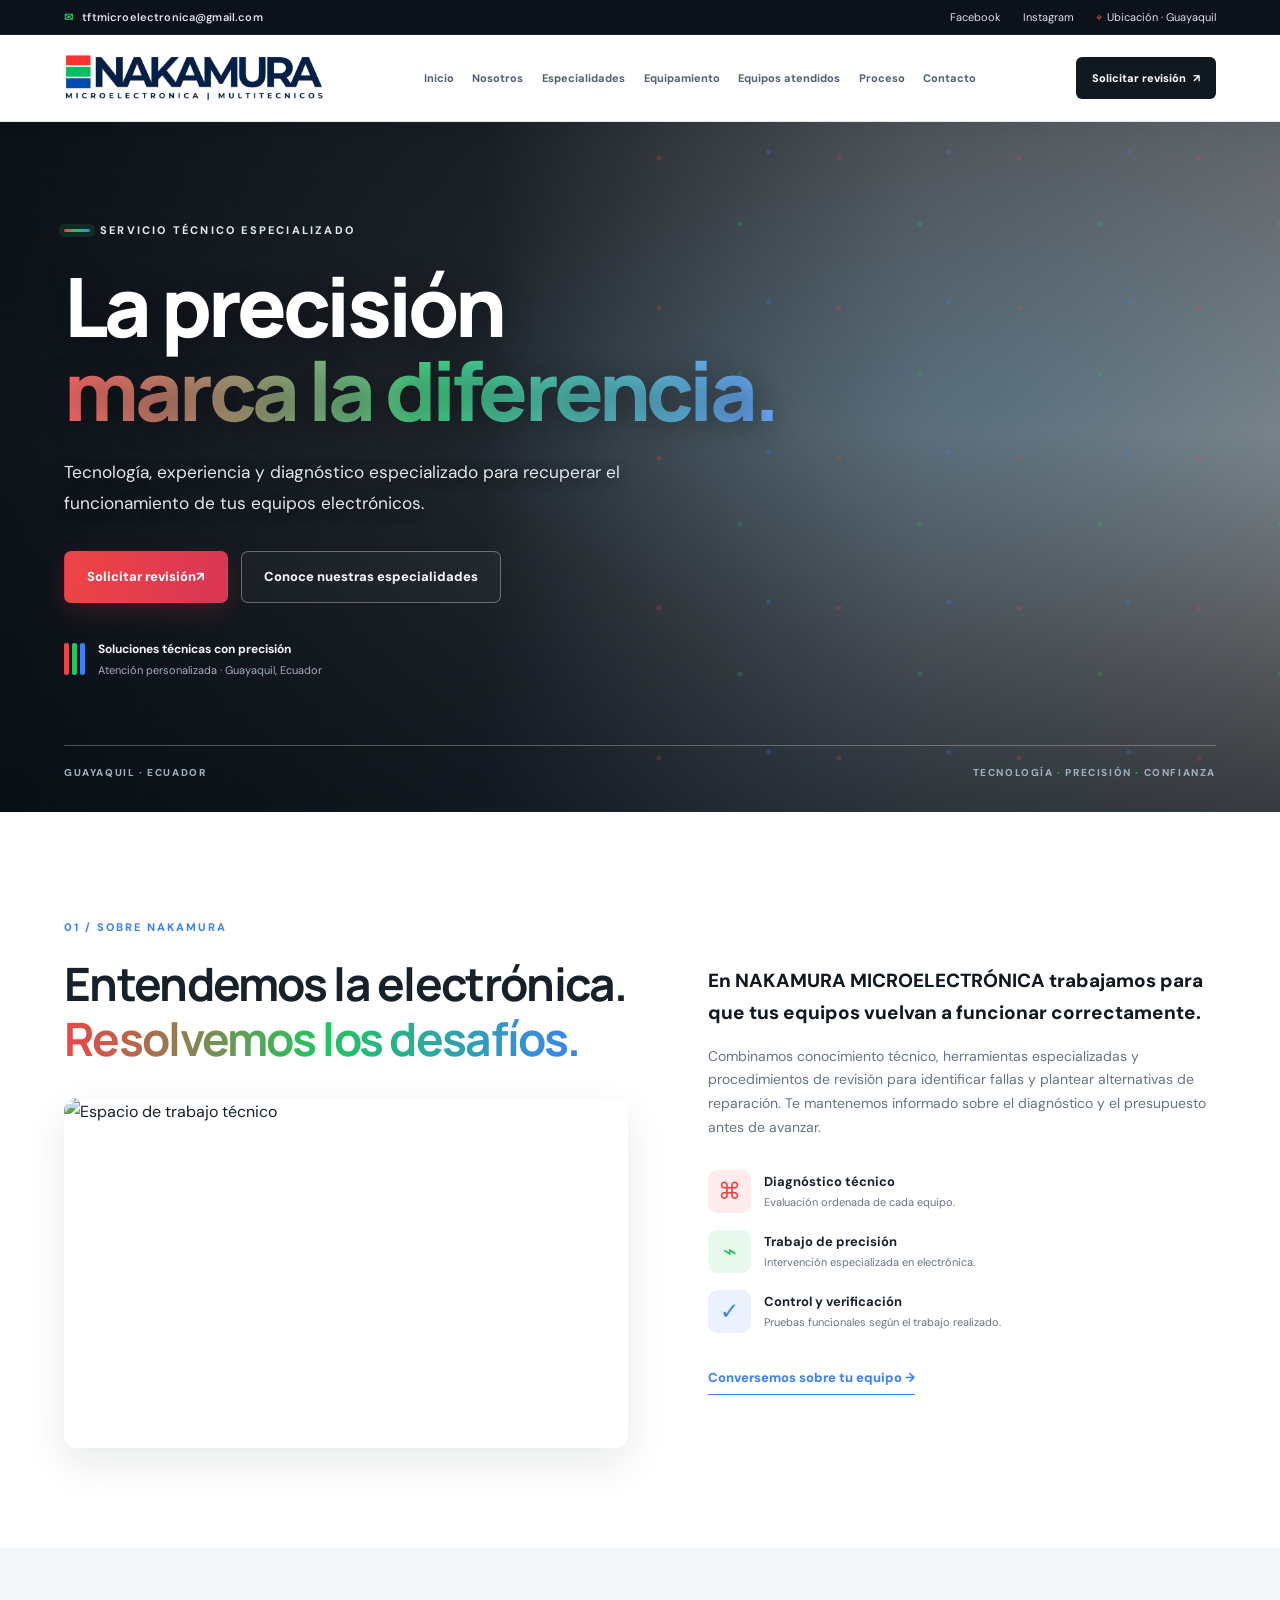
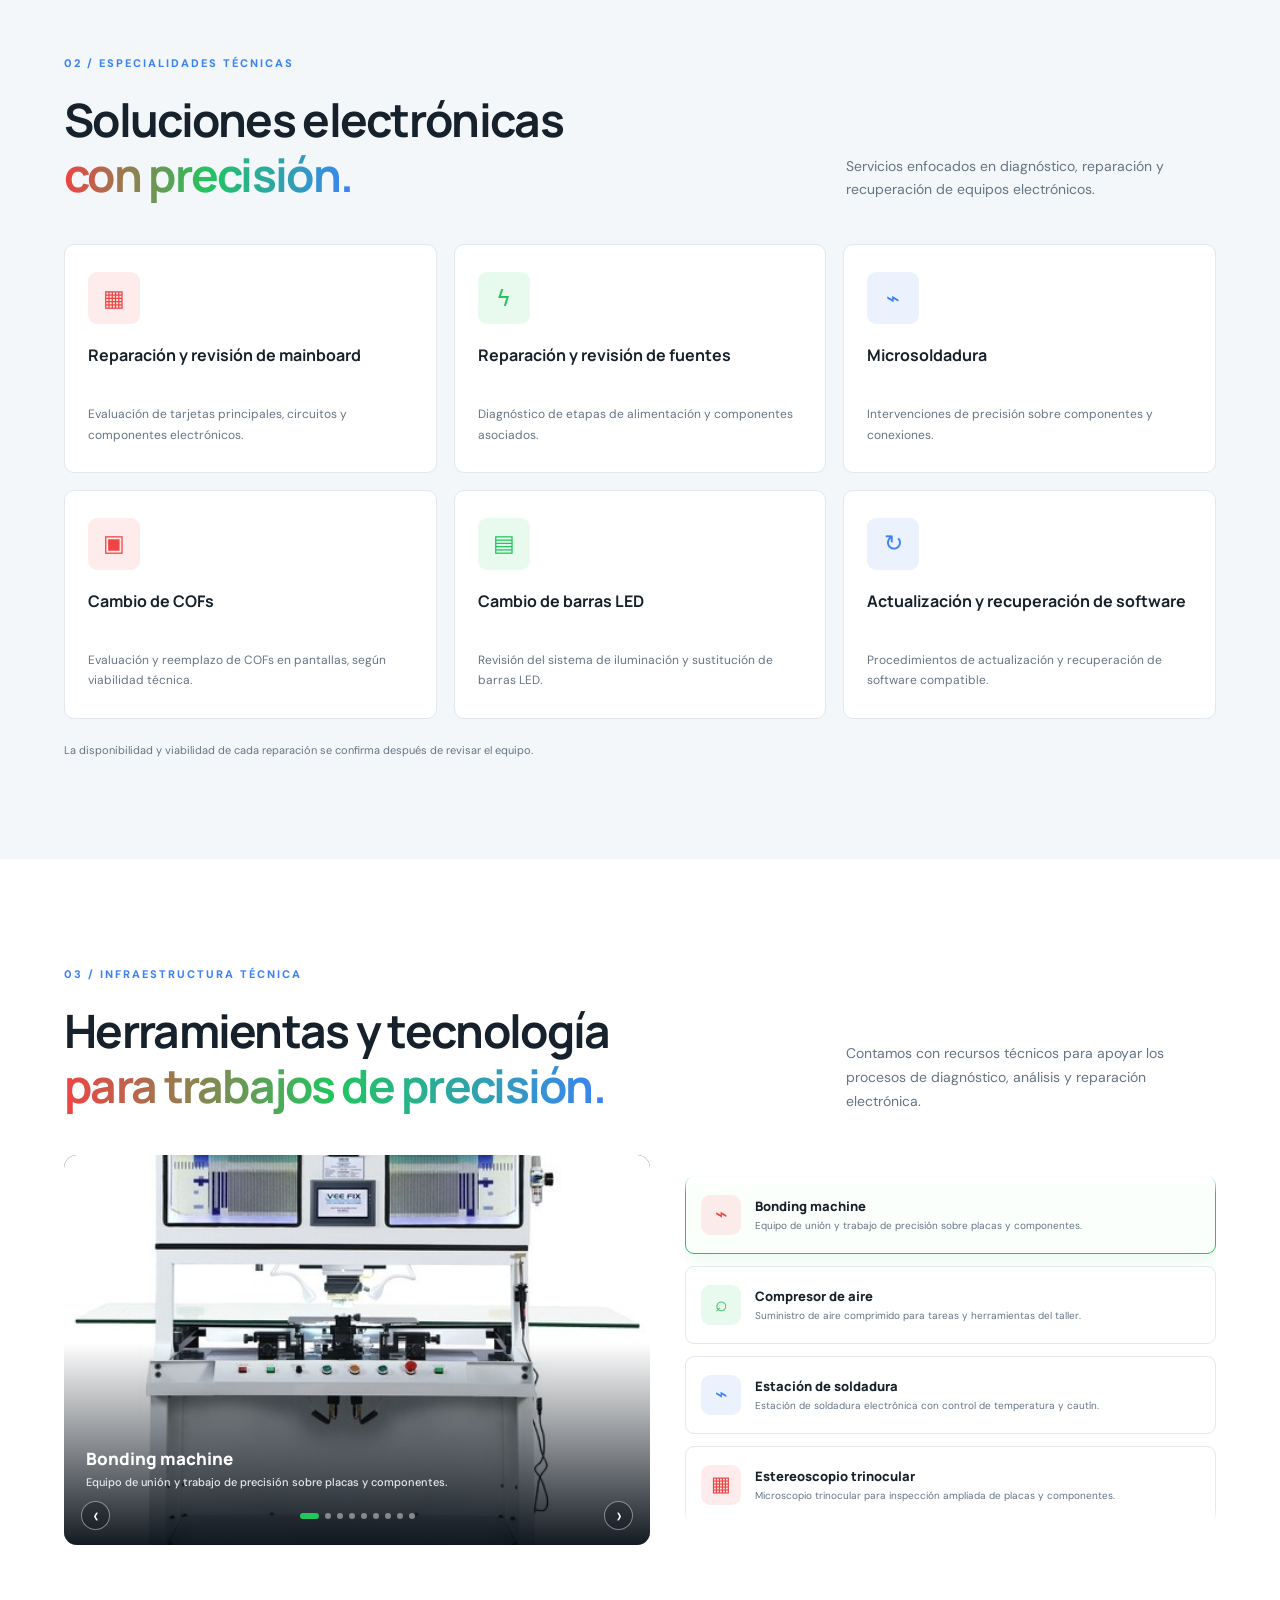
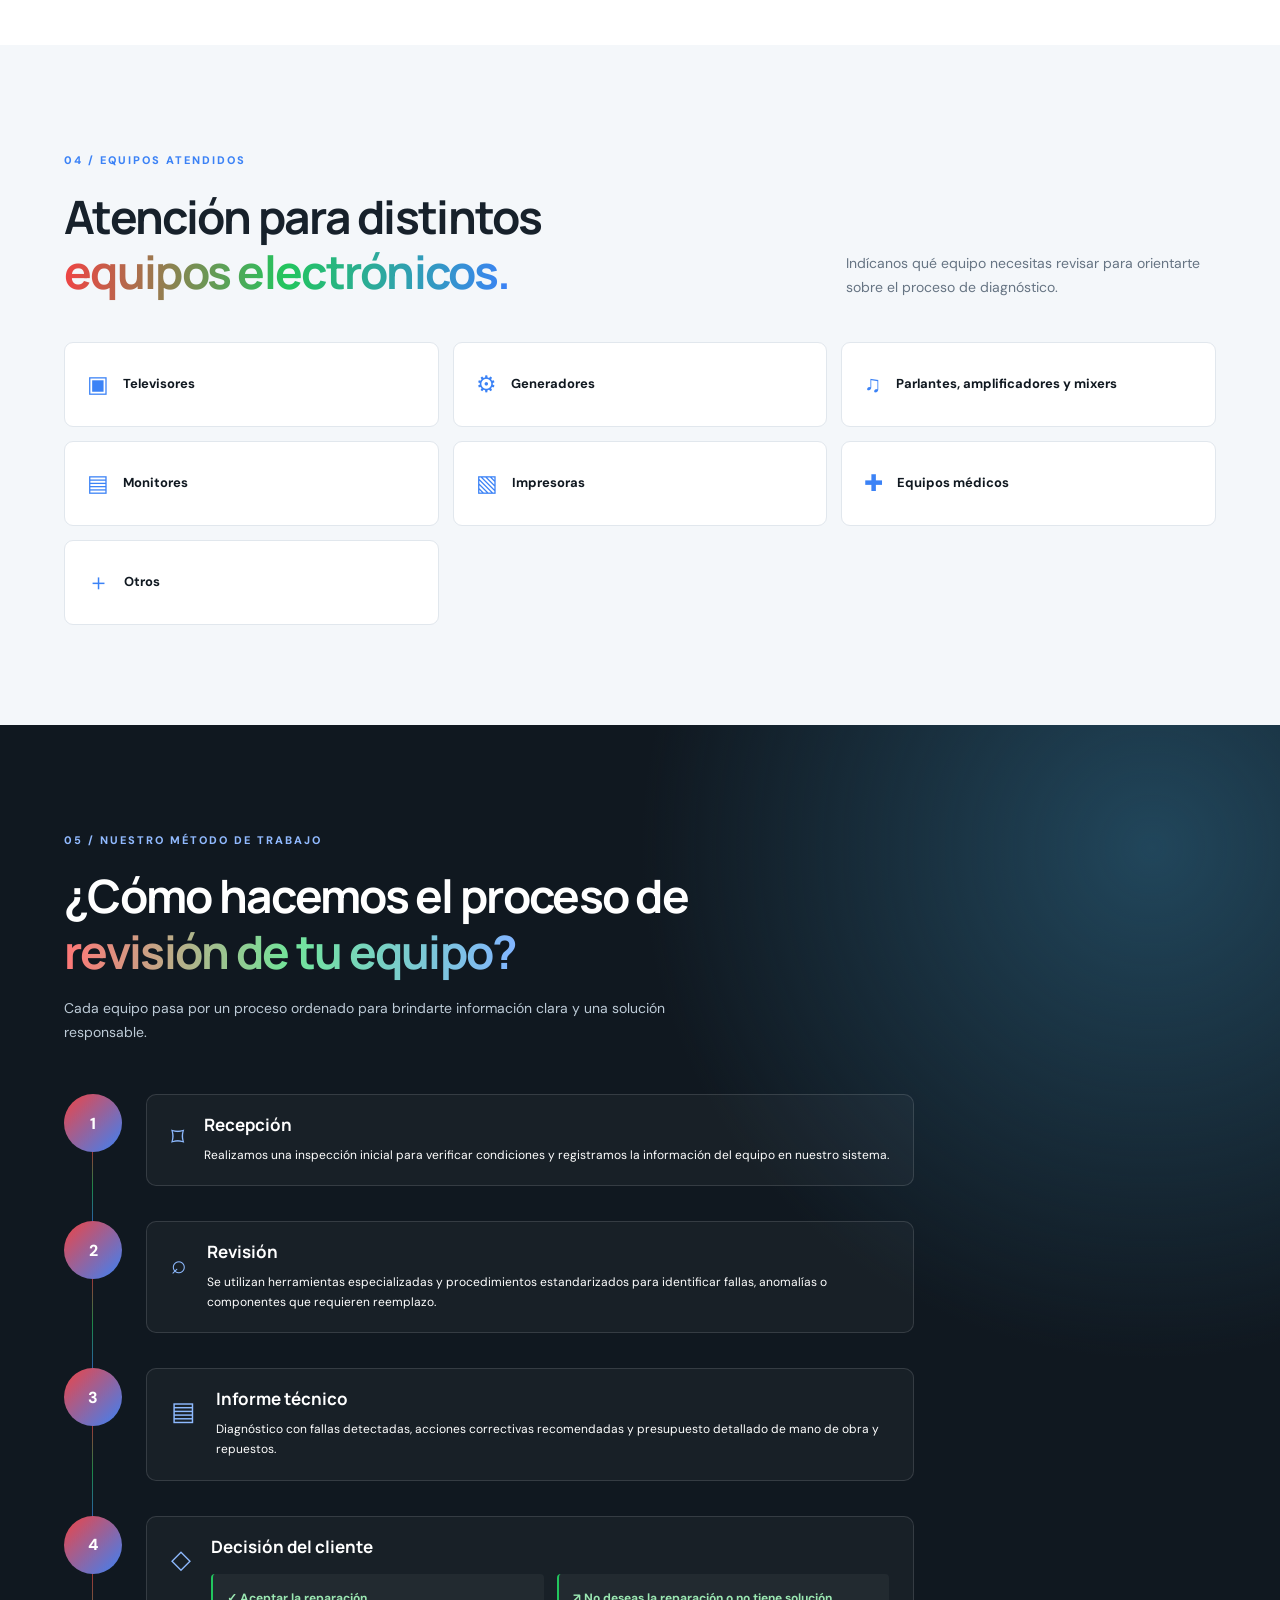
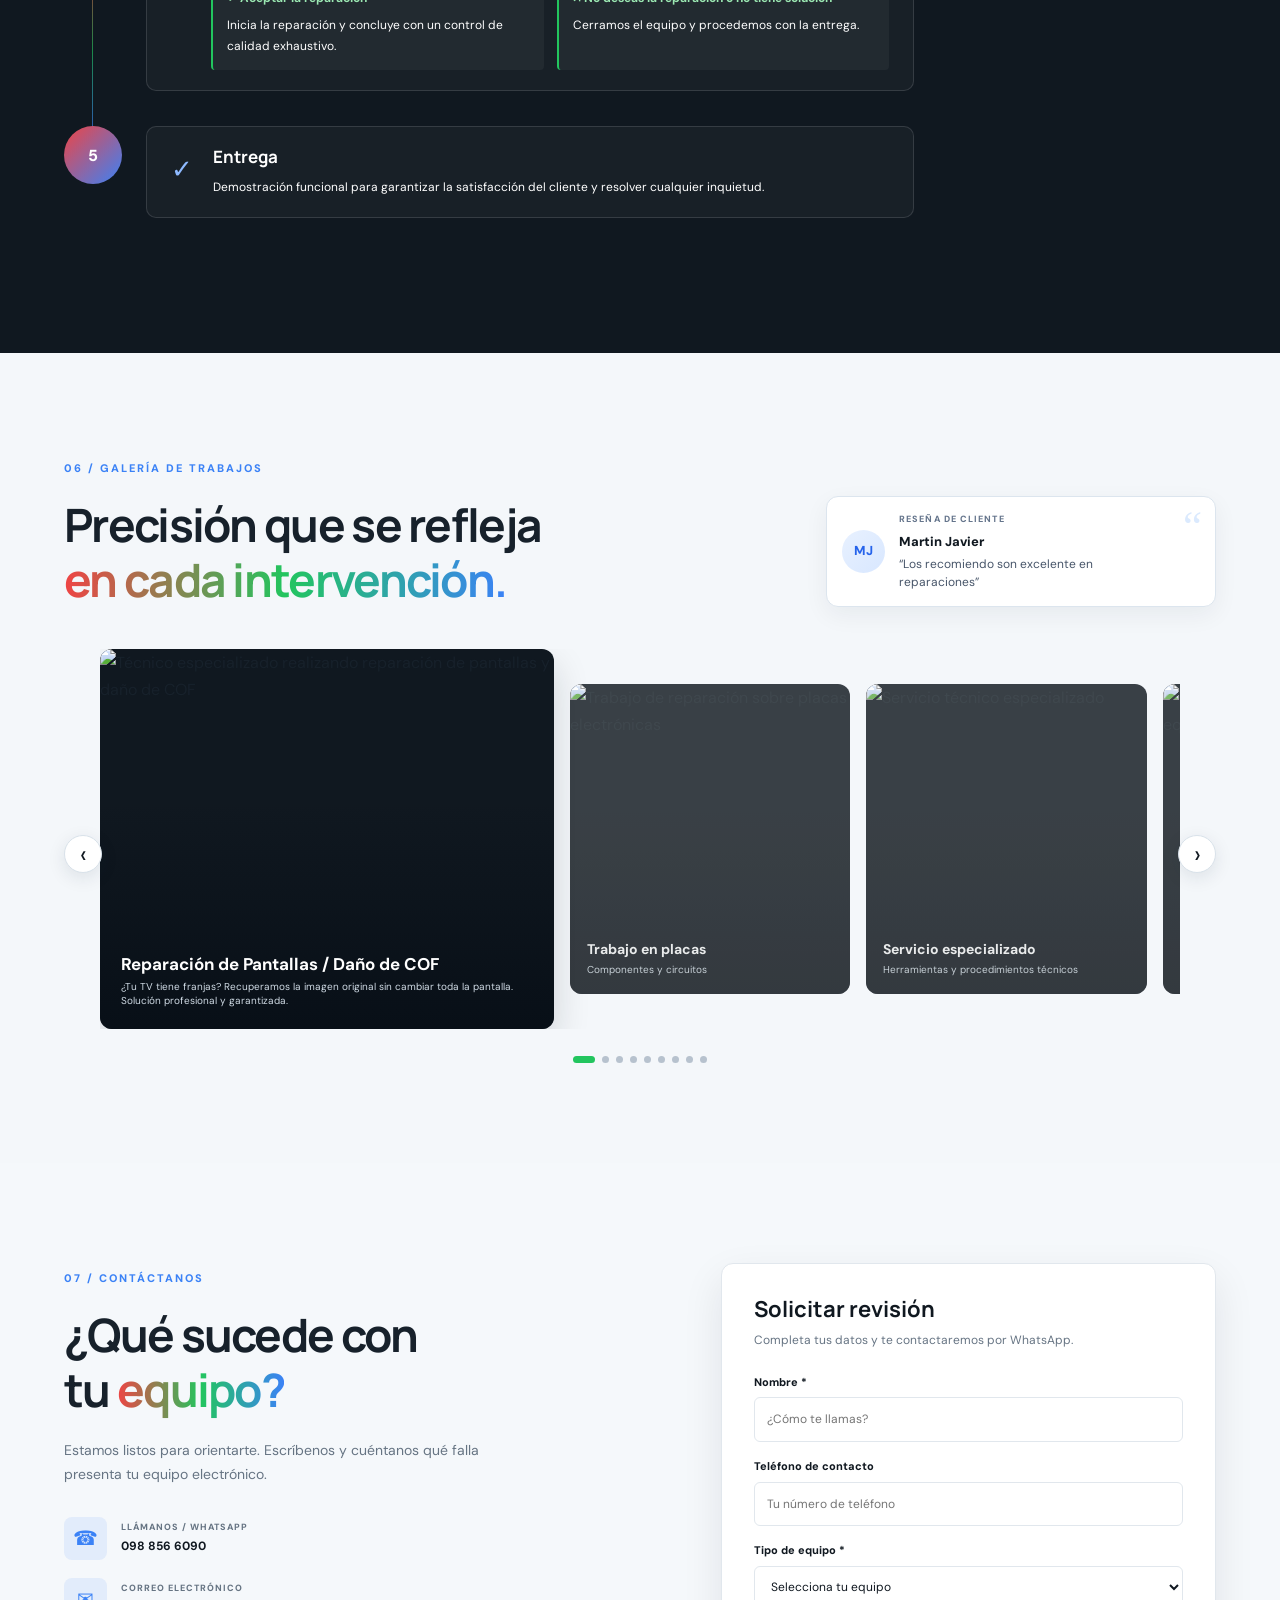
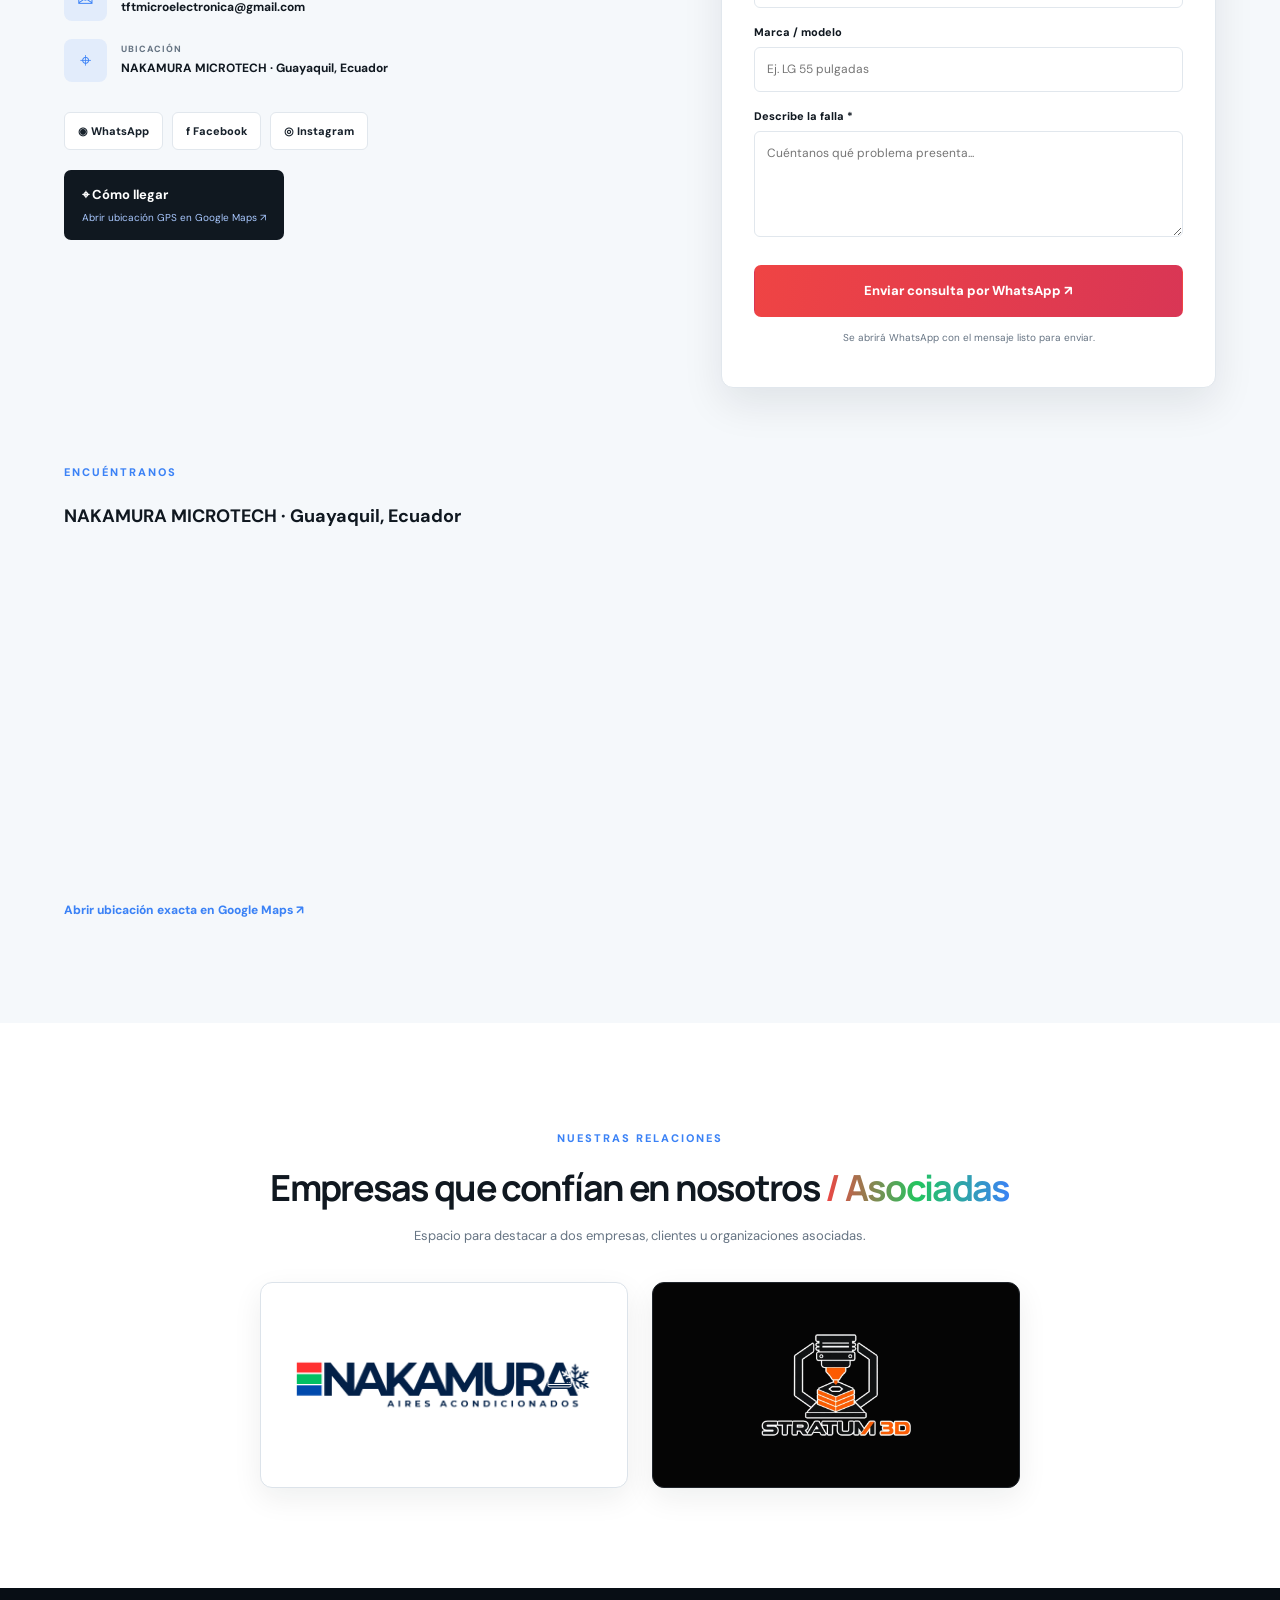
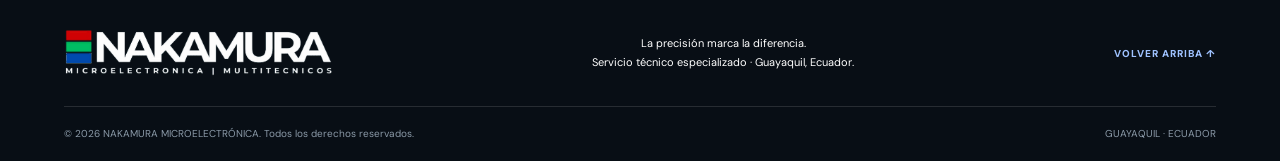
==== commit e57c0568: "Feature COF screen repair as first gallery project" ====
--- a/index.html
+++ b/index.html
@@ -100,7 +100,7 @@
   <button class="gallery-arrow gallery-prev" type="button" aria-label="Trabajo anterior">‹</button>
   <div class="gallery-viewport">
     <div class="gallery-track" id="galleryTrack">
-      <figure class="gallery-card is-active"><img src="https://images.unsplash.com/photo-1581092160562-40aa08e78837?auto=format&fit=crop&w=1200&q=85" alt="Diagnóstico electrónico e inspección técnica" loading="eager"><figcaption><b>Diagnóstico electrónico</b><small>Inspección y análisis de equipos</small></figcaption></figure>
+      <figure class="gallery-card is-active"><img src="assets/gallery/reparacion-pantallas-cof.jpg" alt="Técnico especializado realizando reparación de pantallas y daño de COF" loading="eager"><figcaption><b>Reparación de Pantallas / Daño de COF</b><small>¿Tu TV tiene franjas? Recuperamos la imagen original sin cambiar toda la pantalla. Solución profesional y garantizada.</small></figcaption></figure>
       <figure class="gallery-card"><img src="https://images.unsplash.com/photo-1518770660439-4636190af475?auto=format&fit=crop&w=1000&q=85" alt="Trabajo de reparación sobre placas electrónicas" loading="lazy"><figcaption><b>Trabajo en placas</b><small>Componentes y circuitos</small></figcaption></figure>
       <figure class="gallery-card"><img src="https://images.unsplash.com/photo-1581092580497-e0d23cbdf1dc?auto=format&fit=crop&w=1000&q=85" alt="Servicio técnico especializado" loading="lazy"><figcaption><b>Servicio especializado</b><small>Herramientas y procedimientos técnicos</small></figcaption></figure>
       <figure class="gallery-card"><img src="https://images.unsplash.com/photo-1581091226825-a6a2a5aee158?auto=format&fit=crop&w=1000&q=85" alt="Trabajo técnico y análisis de equipos" loading="lazy"><figcaption><b>Evaluación de equipos</b><small>Revisión y diagnóstico funcional</small></figcaption></figure>
--- a/style.css
+++ b/style.css
@@ -316,3 +316,28 @@
 .testimonial-copy p{margin:3px 0 0;color:#475569;font-size:12px;line-height:1.45}
 .testimonial-quote{position:absolute;right:13px;top:7px;color:#dbeafe;font-family:Georgia,serif;font-size:43px;line-height:1}
 @media(max-width:700px){.section-head{align-items:flex-start;flex-direction:column}.gallery-testimonial{width:100%;max-width:430px}}
+
+/* Sección 06: carrusel de trabajos con tarjeta protagonista */
+.gallery-carousel{position:relative;margin-top:10px;padding:0 36px 34px}
+.gallery-viewport{width:100%;overflow:hidden}
+.gallery-track{display:flex;align-items:center;gap:16px;will-change:transform;transform:translateX(0)}
+.gallery-card{position:relative;box-sizing:border-box;flex:0 0 26%;height:310px;min-width:0;margin:0;overflow:hidden;border-radius:12px;background:#101820;transition:flex-basis .65s cubic-bezier(.22,.61,.36,1),height .65s cubic-bezier(.22,.61,.36,1),opacity .45s,filter .45s;opacity:.82;filter:saturate(.85)}
+.gallery-card.is-active{flex-basis:42%;height:380px;opacity:1;filter:none;box-shadow:0 16px 36px rgba(16,24,32,.16)}
+.gallery-card img{display:block;width:100%;height:100%;object-fit:cover;transition:transform .55s}
+.gallery-card:hover img{transform:scale(1.045)}
+.gallery-card:after{content:"";position:absolute;inset:40% 0 0;background:linear-gradient(transparent,rgba(7,14,22,.88));pointer-events:none}
+.gallery-card figcaption{position:absolute;z-index:1;left:17px;right:14px;bottom:17px;color:#fff;opacity:.9;transition:opacity .3s,transform .3s}
+.gallery-card.is-active figcaption{left:21px;bottom:21px;opacity:1}
+.gallery-card figcaption b,.gallery-card figcaption small{display:block}
+.gallery-card figcaption b{font-size:14px;line-height:1.35}
+.gallery-card.is-active figcaption b{font-size:17px}
+.gallery-card figcaption small{margin-top:4px;color:#d0dbe5;font-size:10px;line-height:1.4}
+.gallery-arrow{position:absolute;z-index:3;top:45%;display:grid;place-items:center;width:38px;height:38px;border:1px solid #d8e1e9;border-radius:50%;background:#fff;color:var(--navy);font-size:25px;line-height:1;box-shadow:0 5px 18px rgba(16,35,55,.10);cursor:pointer;transition:background .2s,color .2s,transform .2s}
+.gallery-arrow:hover{background:var(--navy);color:#fff;transform:scale(1.06)}
+.gallery-prev{left:0}.gallery-next{right:0}
+.gallery-pagination{position:absolute;left:0;right:0;bottom:0;display:flex;justify-content:center;align-items:center;gap:7px}
+.gallery-pagination button{width:7px;height:7px;padding:0;border:0;border-radius:99px;background:#b7c2ce;cursor:pointer;transition:width .25s,background .25s}
+.gallery-pagination button[aria-current="true"]{width:22px;background:var(--green,#22c55e)}
+@media(max-width:820px){.gallery-carousel{padding-left:29px;padding-right:29px}.gallery-track{gap:12px}.gallery-card{flex-basis:34%;height:270px}.gallery-card.is-active{flex-basis:54%;height:330px}}
+@media(max-width:520px){.gallery-carousel{padding-left:24px;padding-right:24px;padding-bottom:28px}.gallery-track{gap:10px}.gallery-card{flex-basis:58%;height:235px}.gallery-card.is-active{flex-basis:76%;height:285px}.gallery-card figcaption{left:12px;right:10px;bottom:12px}.gallery-card.is-active figcaption{left:14px;bottom:14px}.gallery-card figcaption b{font-size:12px}.gallery-card.is-active figcaption b{font-size:14px}.gallery-card figcaption small{font-size:9px}.gallery-arrow{width:30px;height:30px;font-size:21px}.gallery-pagination{gap:5px}}
+@media(prefers-reduced-motion:reduce){.gallery-track,.gallery-card,.gallery-card img,.gallery-arrow,.gallery-pagination button{transition:none!important}}
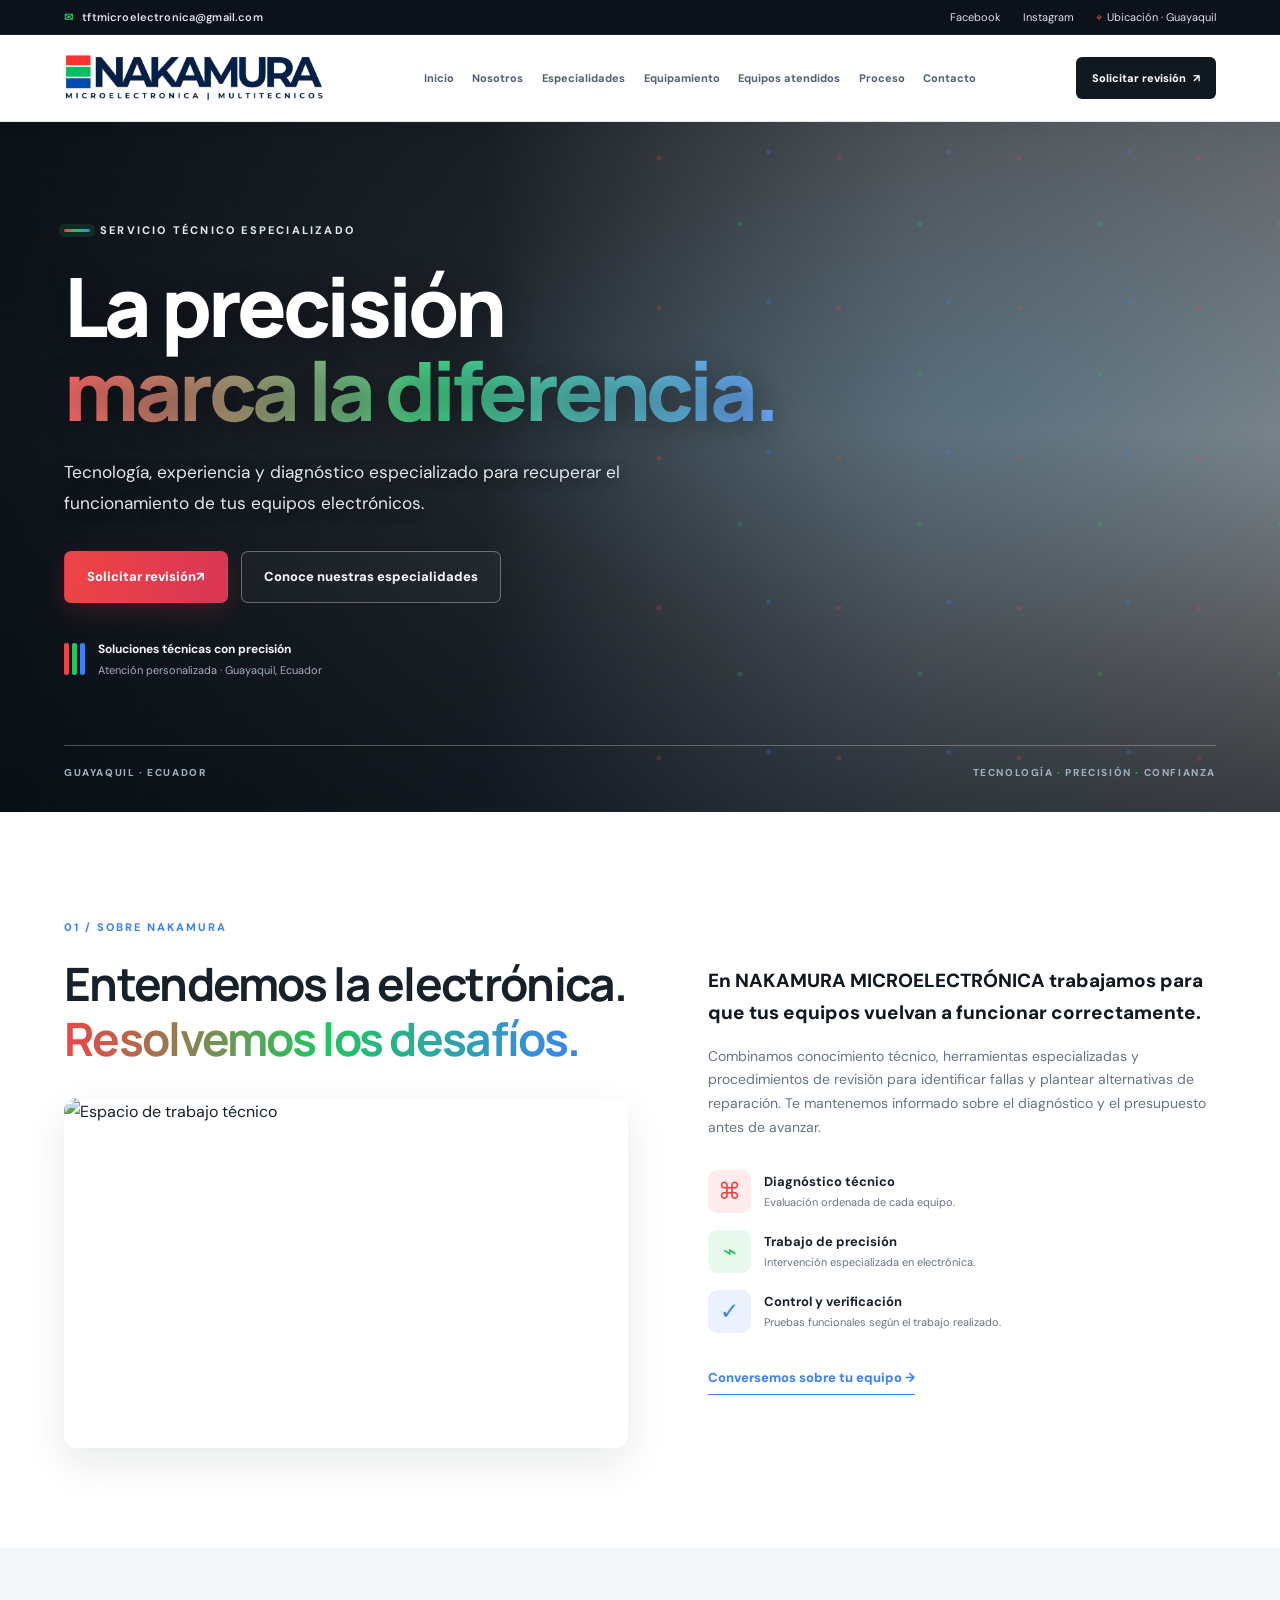
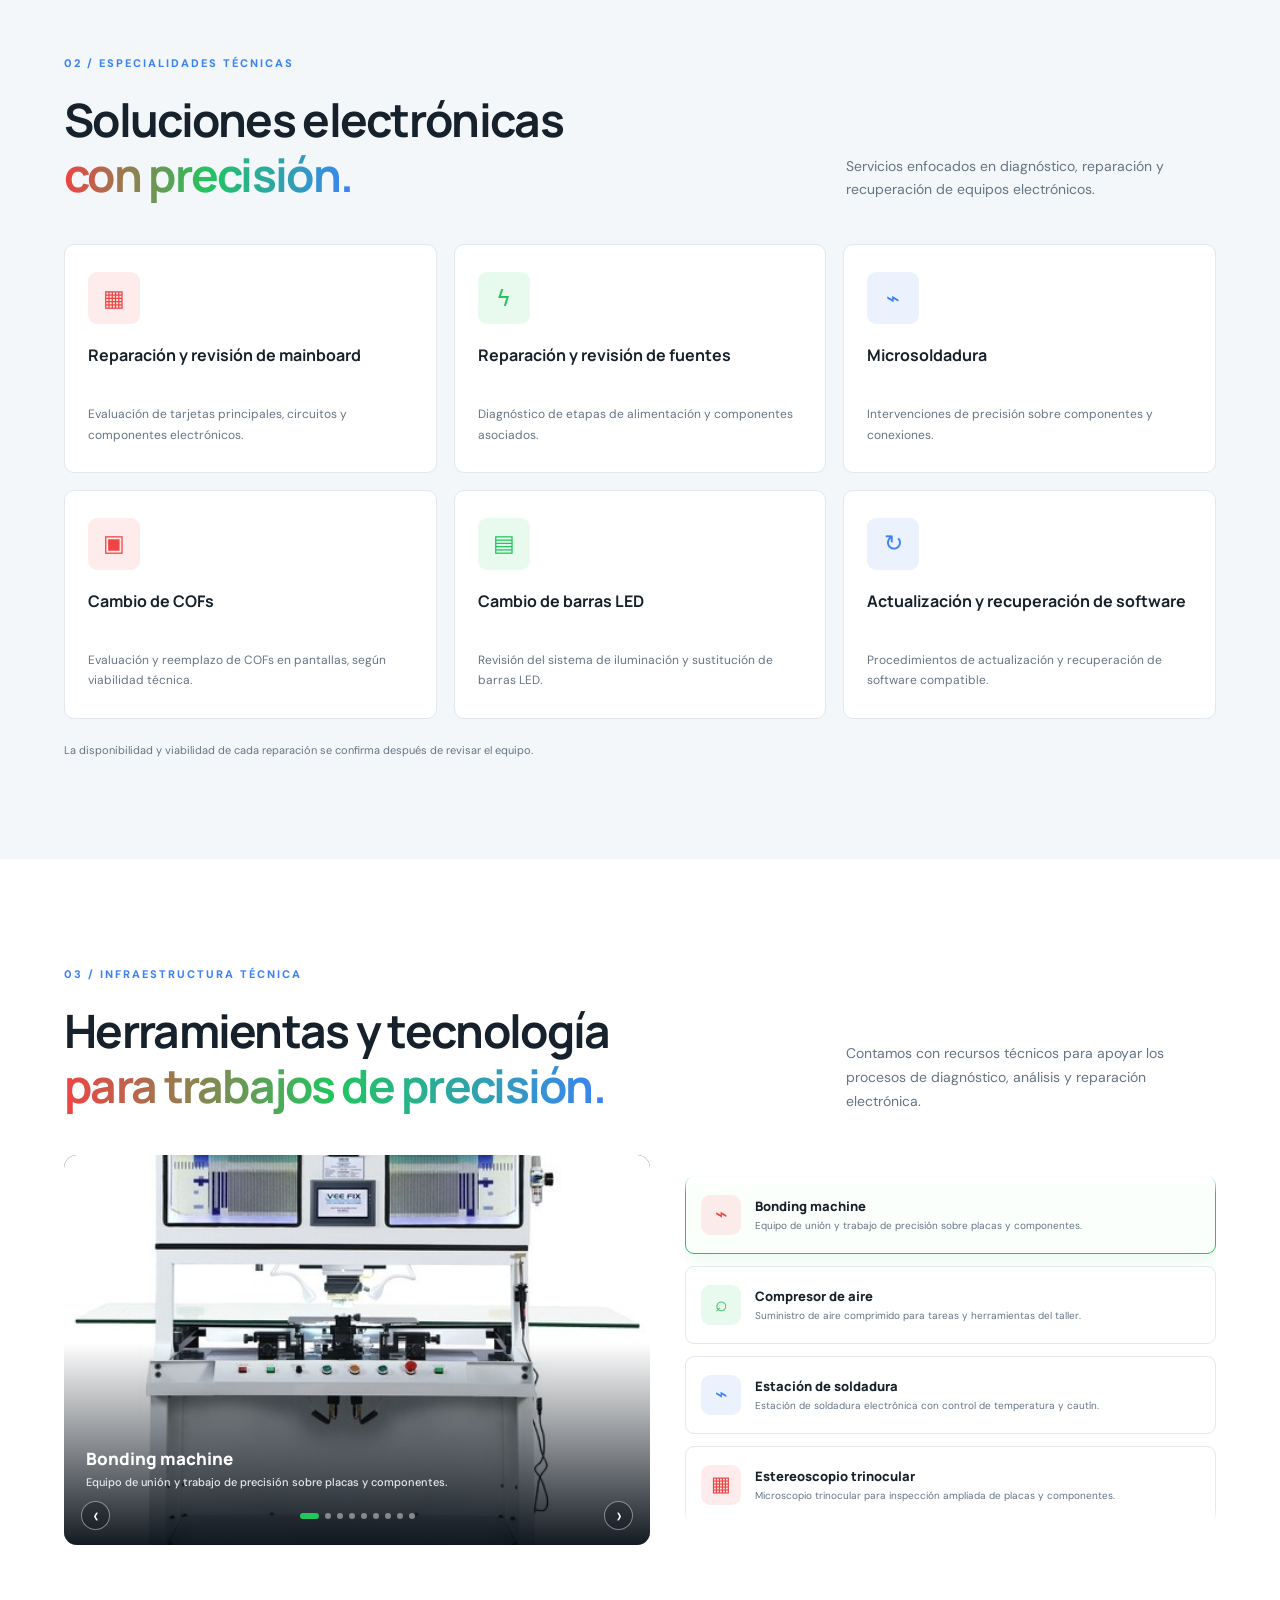
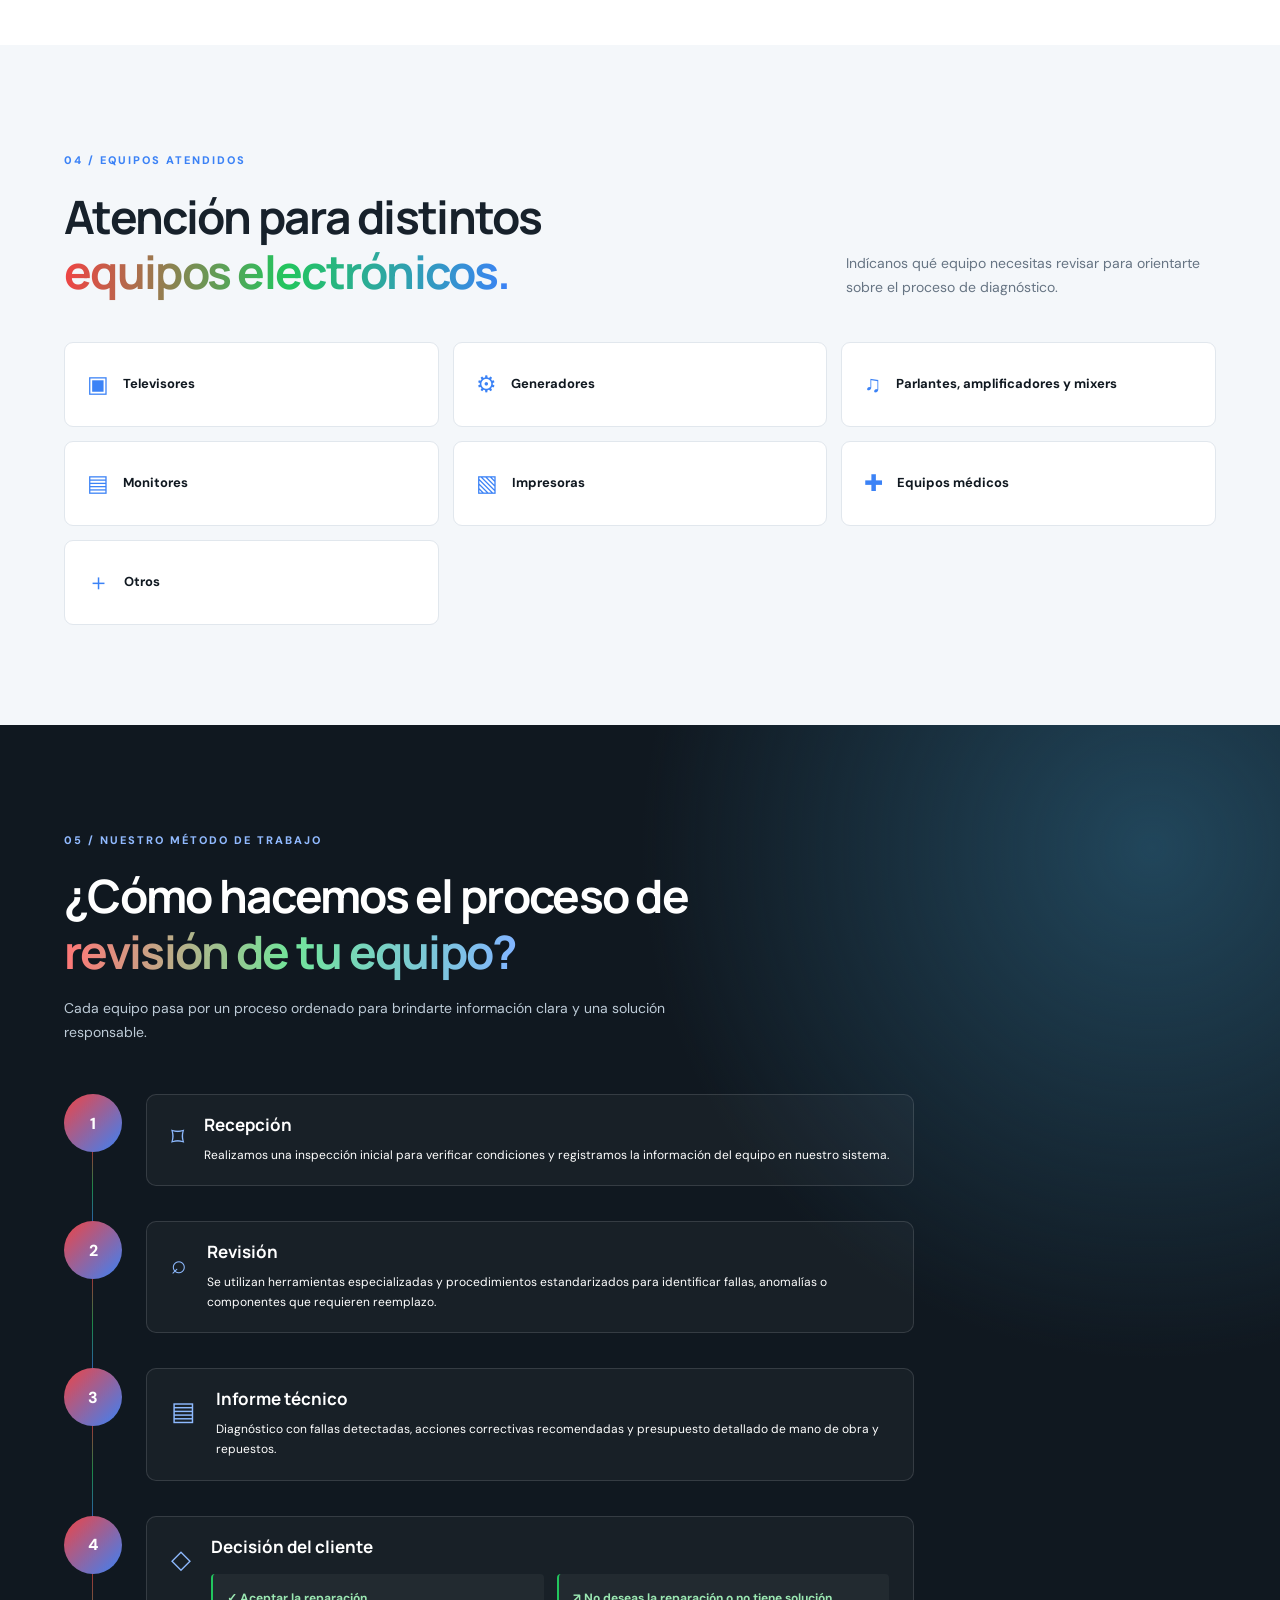
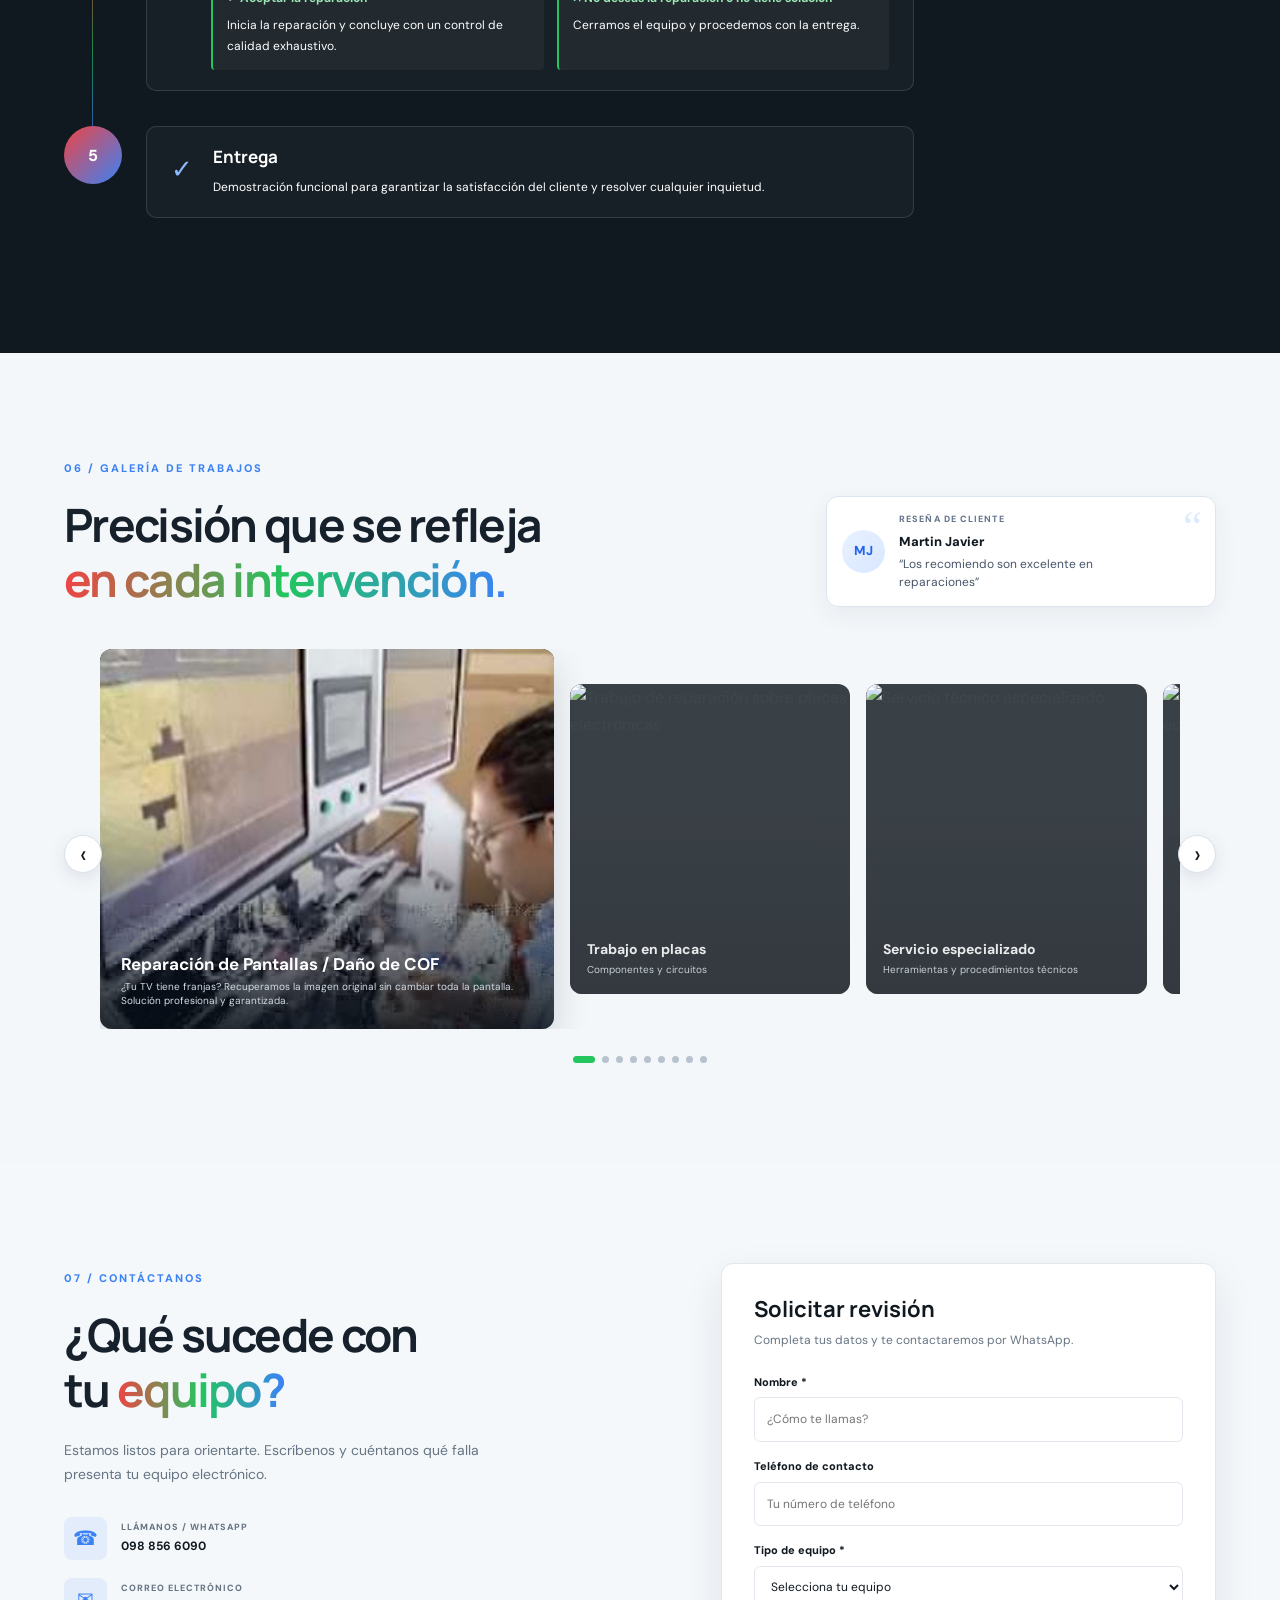
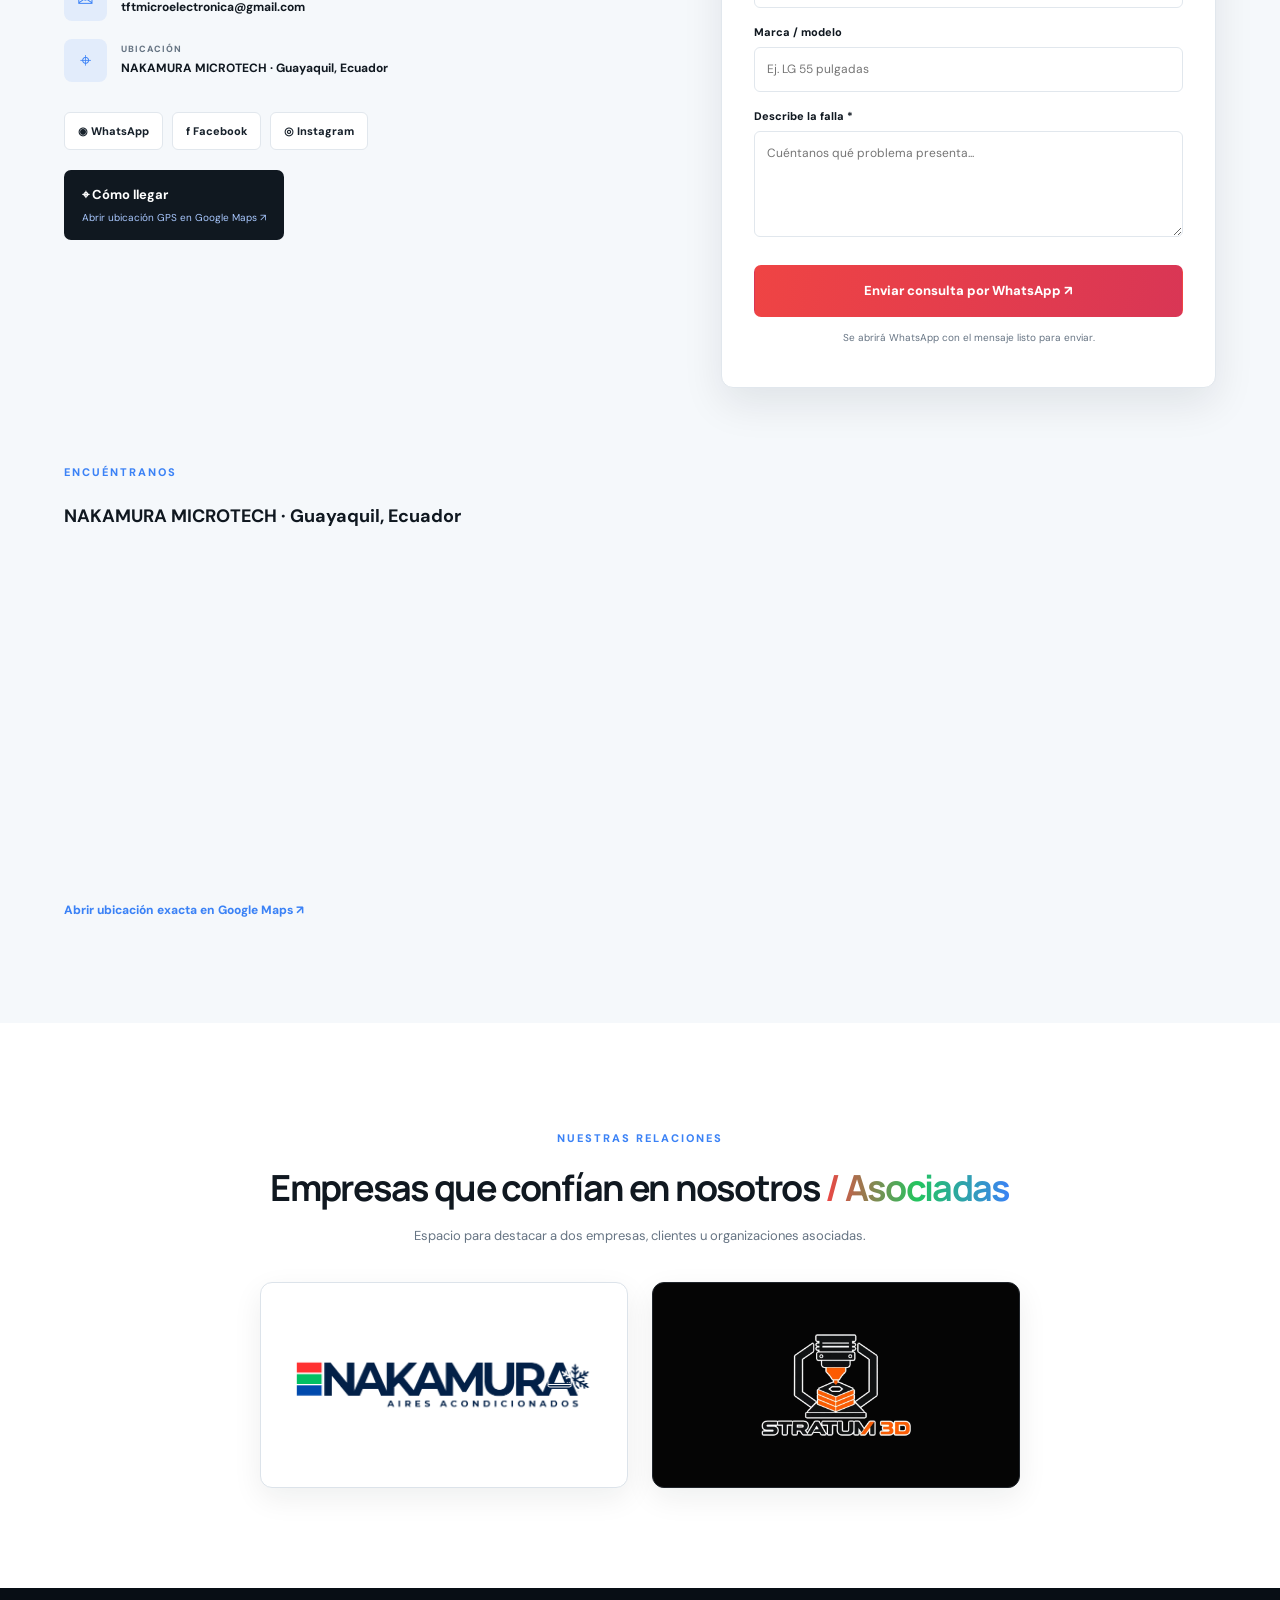
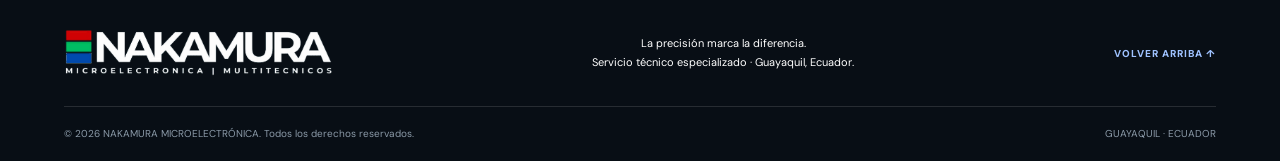
==== commit 7c11c1fe: "Fix first gallery slide image source to valid repository JPEG" ====
--- a/index.html
+++ b/index.html
@@ -11,7 +11,7 @@
 <link href="https://fonts.googleapis.com/css2?family=DM+Sans:wght@400;500;600;700&family=Manrope:wght@400;500;600;700;800&display=swap" rel="stylesheet">
 <link rel="stylesheet" href="style.css">
 <link rel="stylesheet" href="section03.css">
-<script src="script.js" defer></script>
+<script src="script.js?v=cof-gallery-20261117" defer></script>
 </head>
 <body>
 <div class="topbar"><div class="container topbar-inner">
@@ -73,7 +73,7 @@
 <section class="section" id="equipamiento"><div class="container">
 <div class="section-head"><div><span class="kicker">03 / INFRAESTRUCTURA TÉCNICA</span><h2>Herramientas y tecnología<br><em>para trabajos de precisión.</em></h2></div><p>Contamos con recursos técnicos para apoyar los procesos de diagnóstico, análisis y reparación electrónica.</p></div>
 <div class="equipment-showcase">
-<figure class="equipment-photo" id="equipmentSlider"><img id="equipmentSlideImage" src="[data-uri]" alt="Bonding machine para trabajos de precisión" loading="eager">
+<figure class="equipment-photo" id="equipmentSlider"><img id="equipmentSlideImage" src="./assets/gallery/reparacion-pantallas-cof.jpg?v=3" alt="Bonding machine para trabajos de precisión" loading="eager">
 <figcaption><strong id="equipmentSlideTitle">Bonding machine</strong><span id="equipmentSlideDescription">Equipo de unión y trabajo de precisión sobre placas y componentes.</span></figcaption>
 <div class="slider-controls"><button type="button" id="equipmentPrev" aria-label="Equipo anterior">‹</button><div class="slider-indicators" id="equipmentIndicators" aria-label="Seleccionar equipo"></div><button type="button" id="equipmentNext" aria-label="Equipo siguiente">›</button></div></figure>
 <div class="equipment-list" id="equipmentTicker" aria-label="Herramientas y equipos técnicos"><div class="equipment-track" id="equipmentTrack"></div></div>
@@ -100,7 +100,7 @@
   <button class="gallery-arrow gallery-prev" type="button" aria-label="Trabajo anterior">‹</button>
   <div class="gallery-viewport">
     <div class="gallery-track" id="galleryTrack">
-      <figure class="gallery-card is-active"><img src="assets/gallery/reparacion-pantallas-cof.jpg" alt="Técnico especializado realizando reparación de pantallas y daño de COF" loading="eager"><figcaption><b>Reparación de Pantallas / Daño de COF</b><small>¿Tu TV tiene franjas? Recuperamos la imagen original sin cambiar toda la pantalla. Solución profesional y garantizada.</small></figcaption></figure>
+      <figure class="gallery-card is-active"><img src="./assets/gallery/reparacion-pantallas-cof.jpg?v=3" alt="Técnico especializado realizando reparación de pantallas y daño de COF" loading="eager"><figcaption><b>Reparación de Pantallas / Daño de COF</b><small>¿Tu TV tiene franjas? Recuperamos la imagen original sin cambiar toda la pantalla. Solución profesional y garantizada.</small></figcaption></figure>
       <figure class="gallery-card"><img src="https://images.unsplash.com/photo-1518770660439-4636190af475?auto=format&fit=crop&w=1000&q=85" alt="Trabajo de reparación sobre placas electrónicas" loading="lazy"><figcaption><b>Trabajo en placas</b><small>Componentes y circuitos</small></figcaption></figure>
       <figure class="gallery-card"><img src="https://images.unsplash.com/photo-1581092580497-e0d23cbdf1dc?auto=format&fit=crop&w=1000&q=85" alt="Servicio técnico especializado" loading="lazy"><figcaption><b>Servicio especializado</b><small>Herramientas y procedimientos técnicos</small></figcaption></figure>
       <figure class="gallery-card"><img src="https://images.unsplash.com/photo-1581091226825-a6a2a5aee158?auto=format&fit=crop&w=1000&q=85" alt="Trabajo técnico y análisis de equipos" loading="lazy"><figcaption><b>Evaluación de equipos</b><small>Revisión y diagnóstico funcional</small></figcaption></figure>
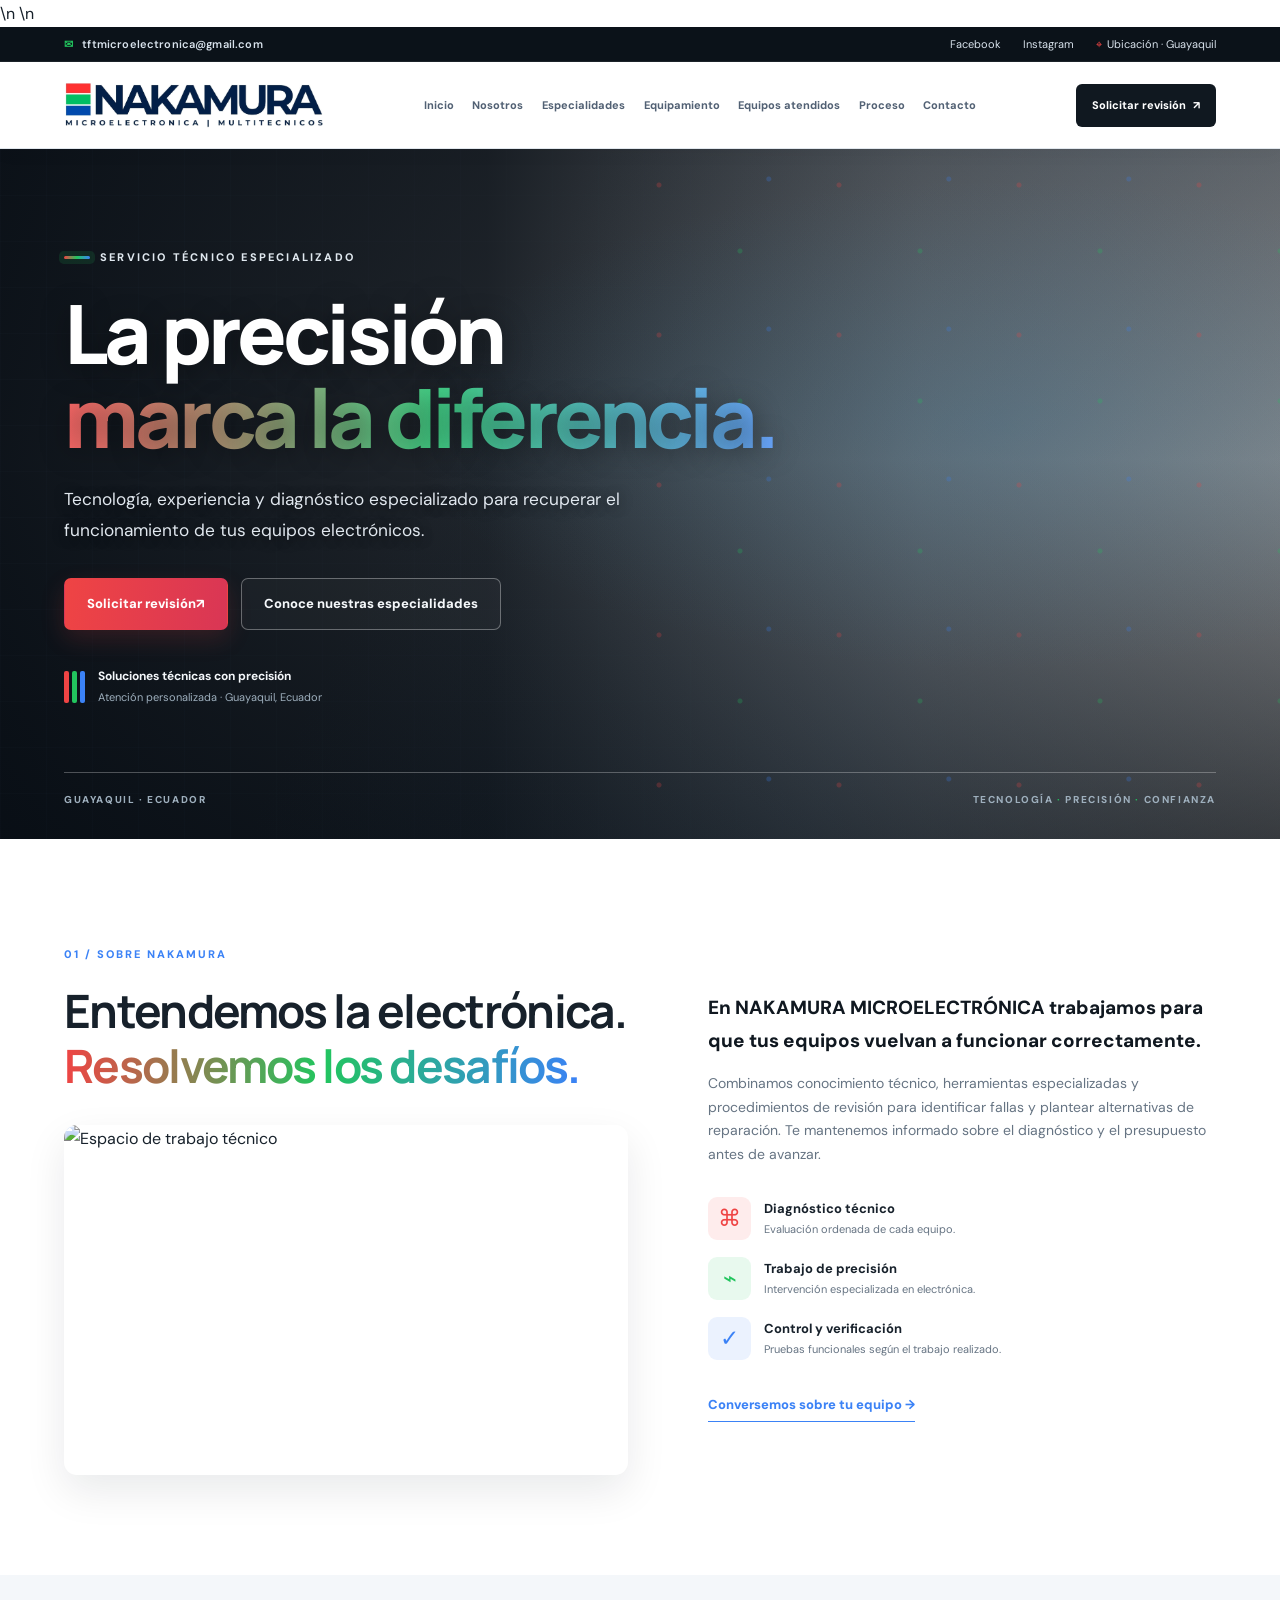
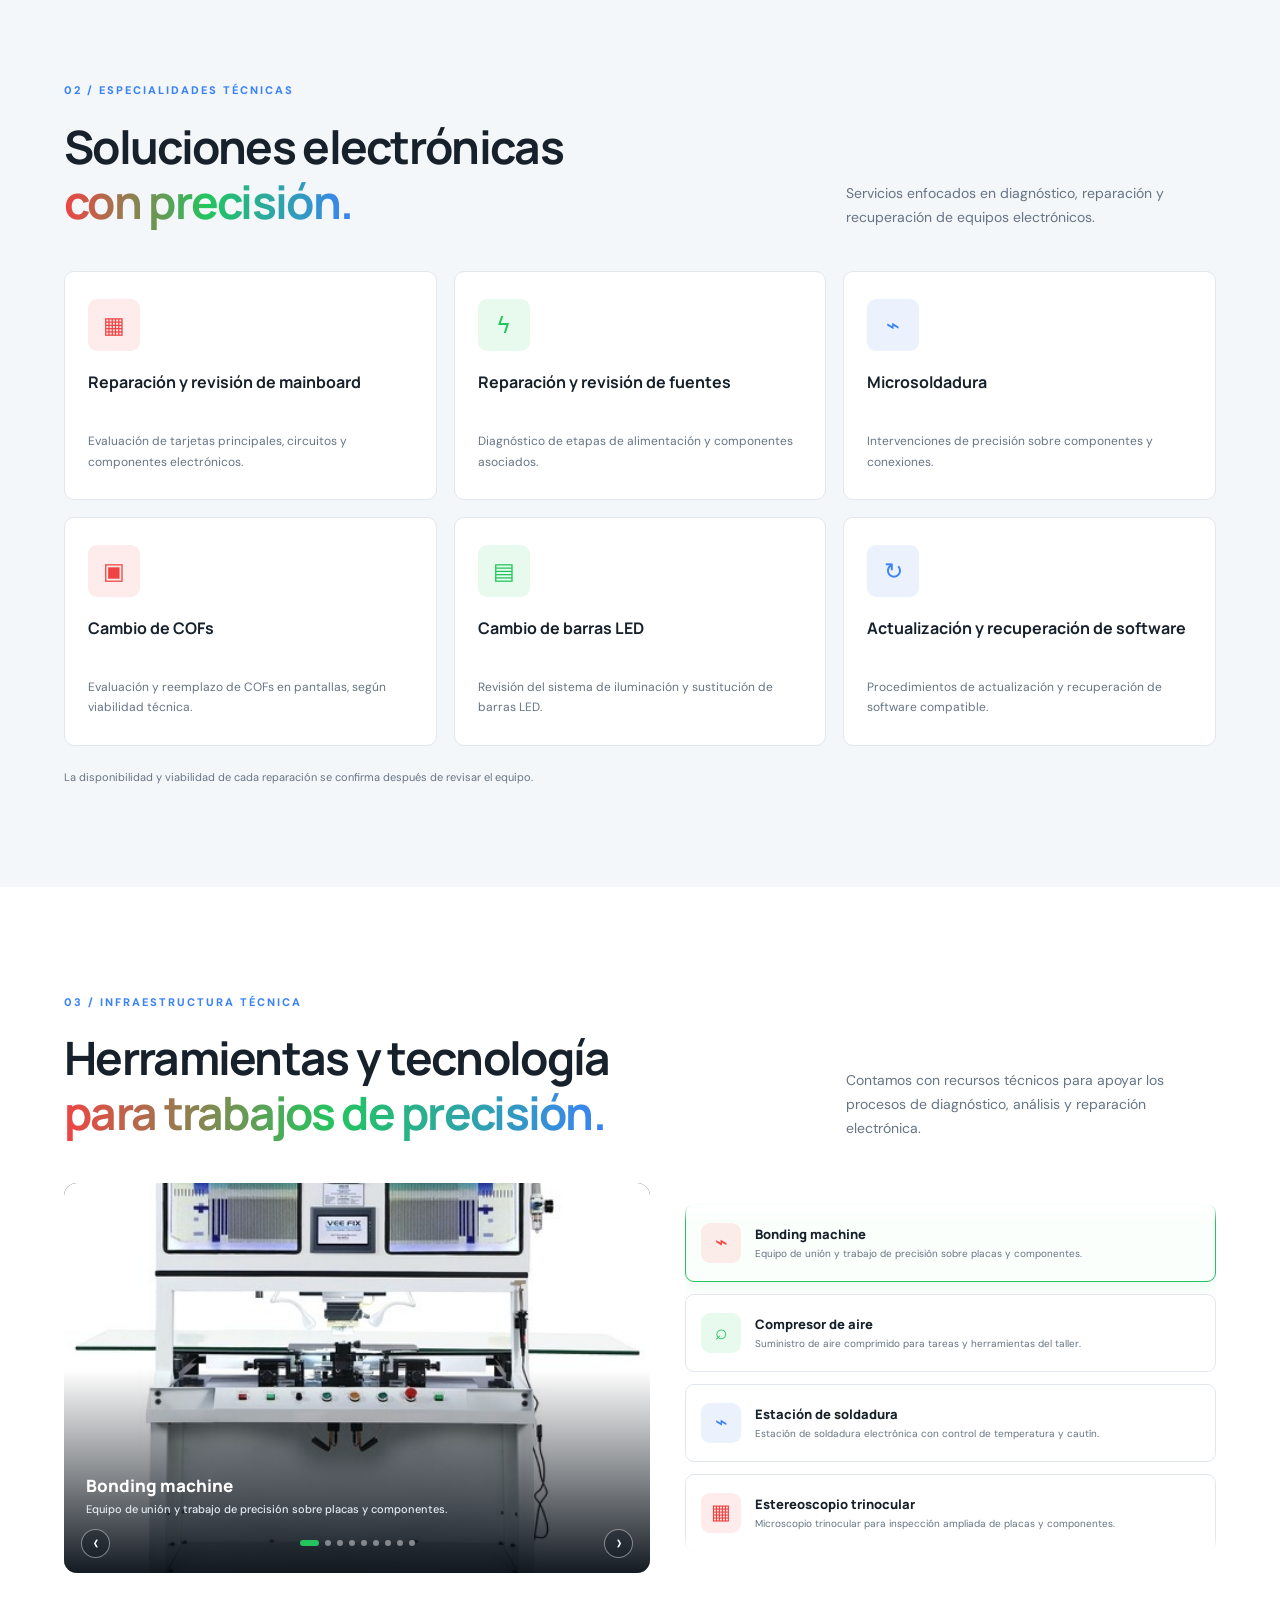
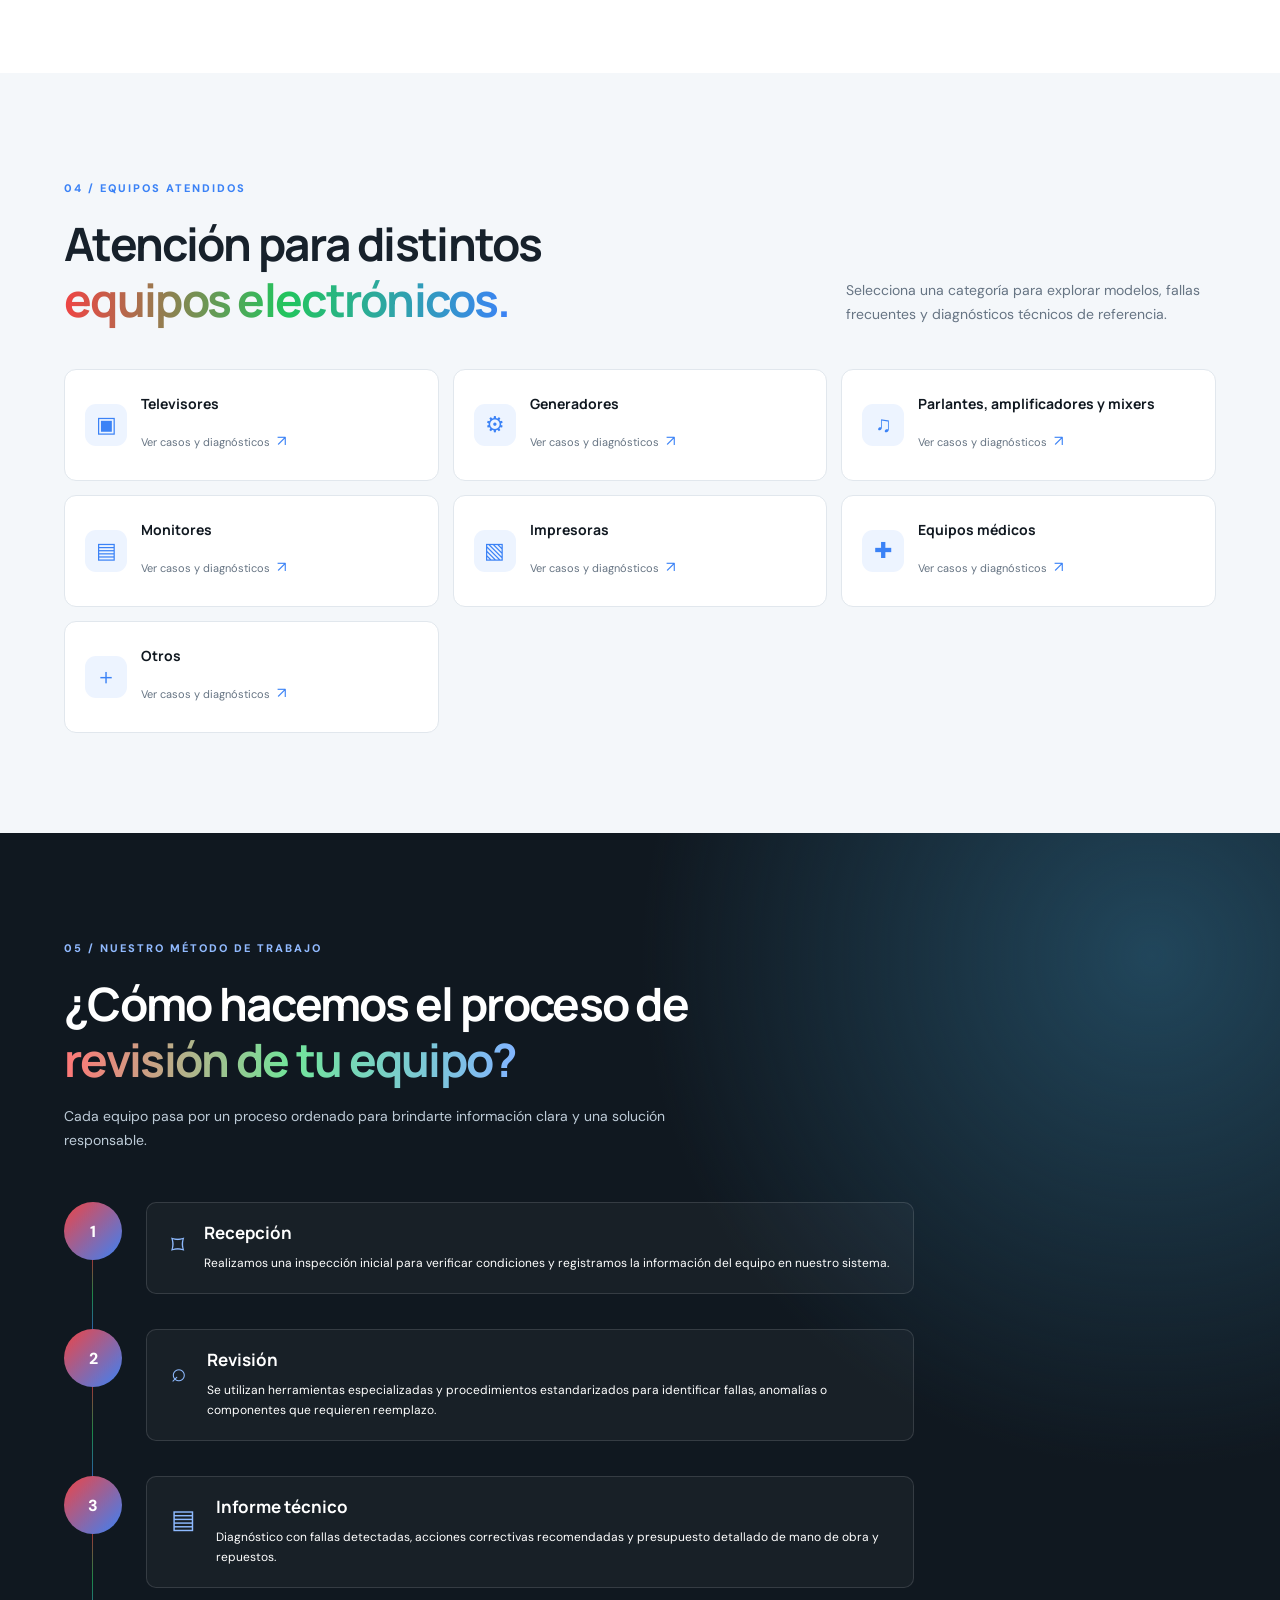
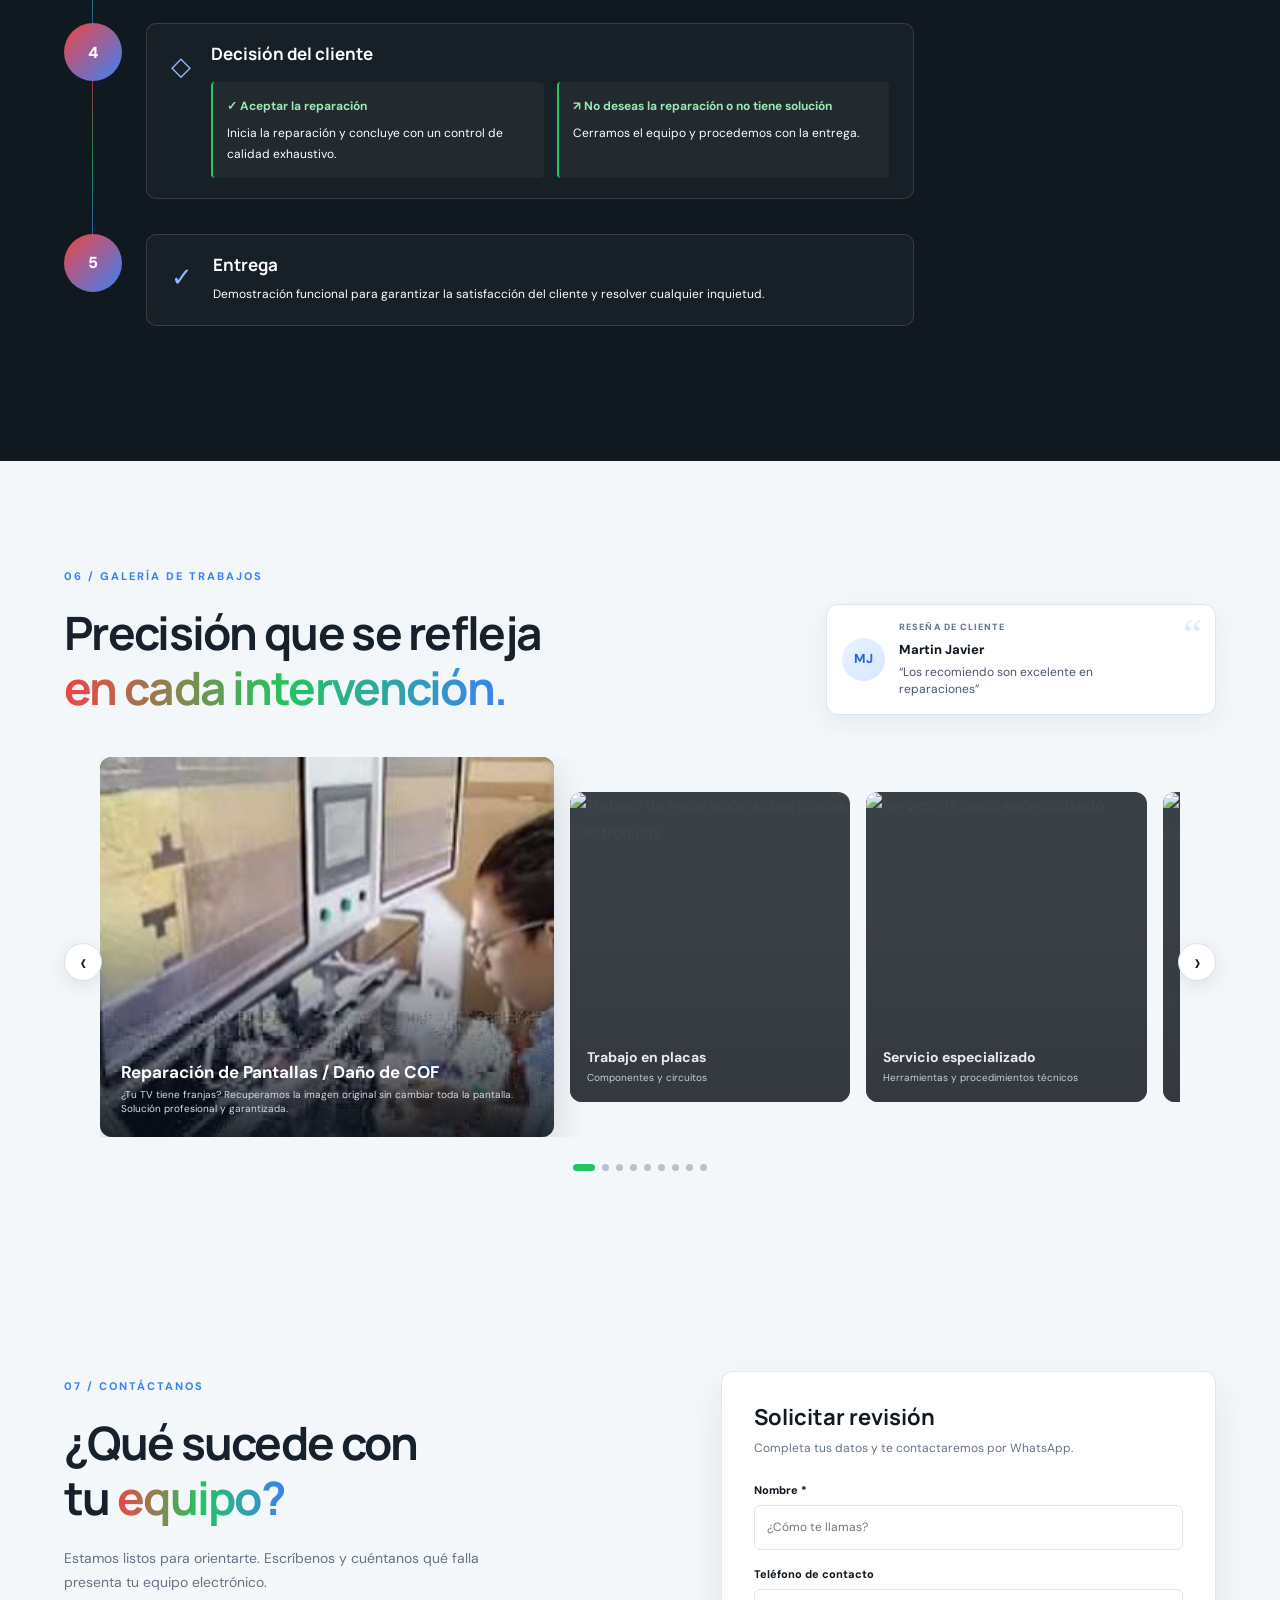
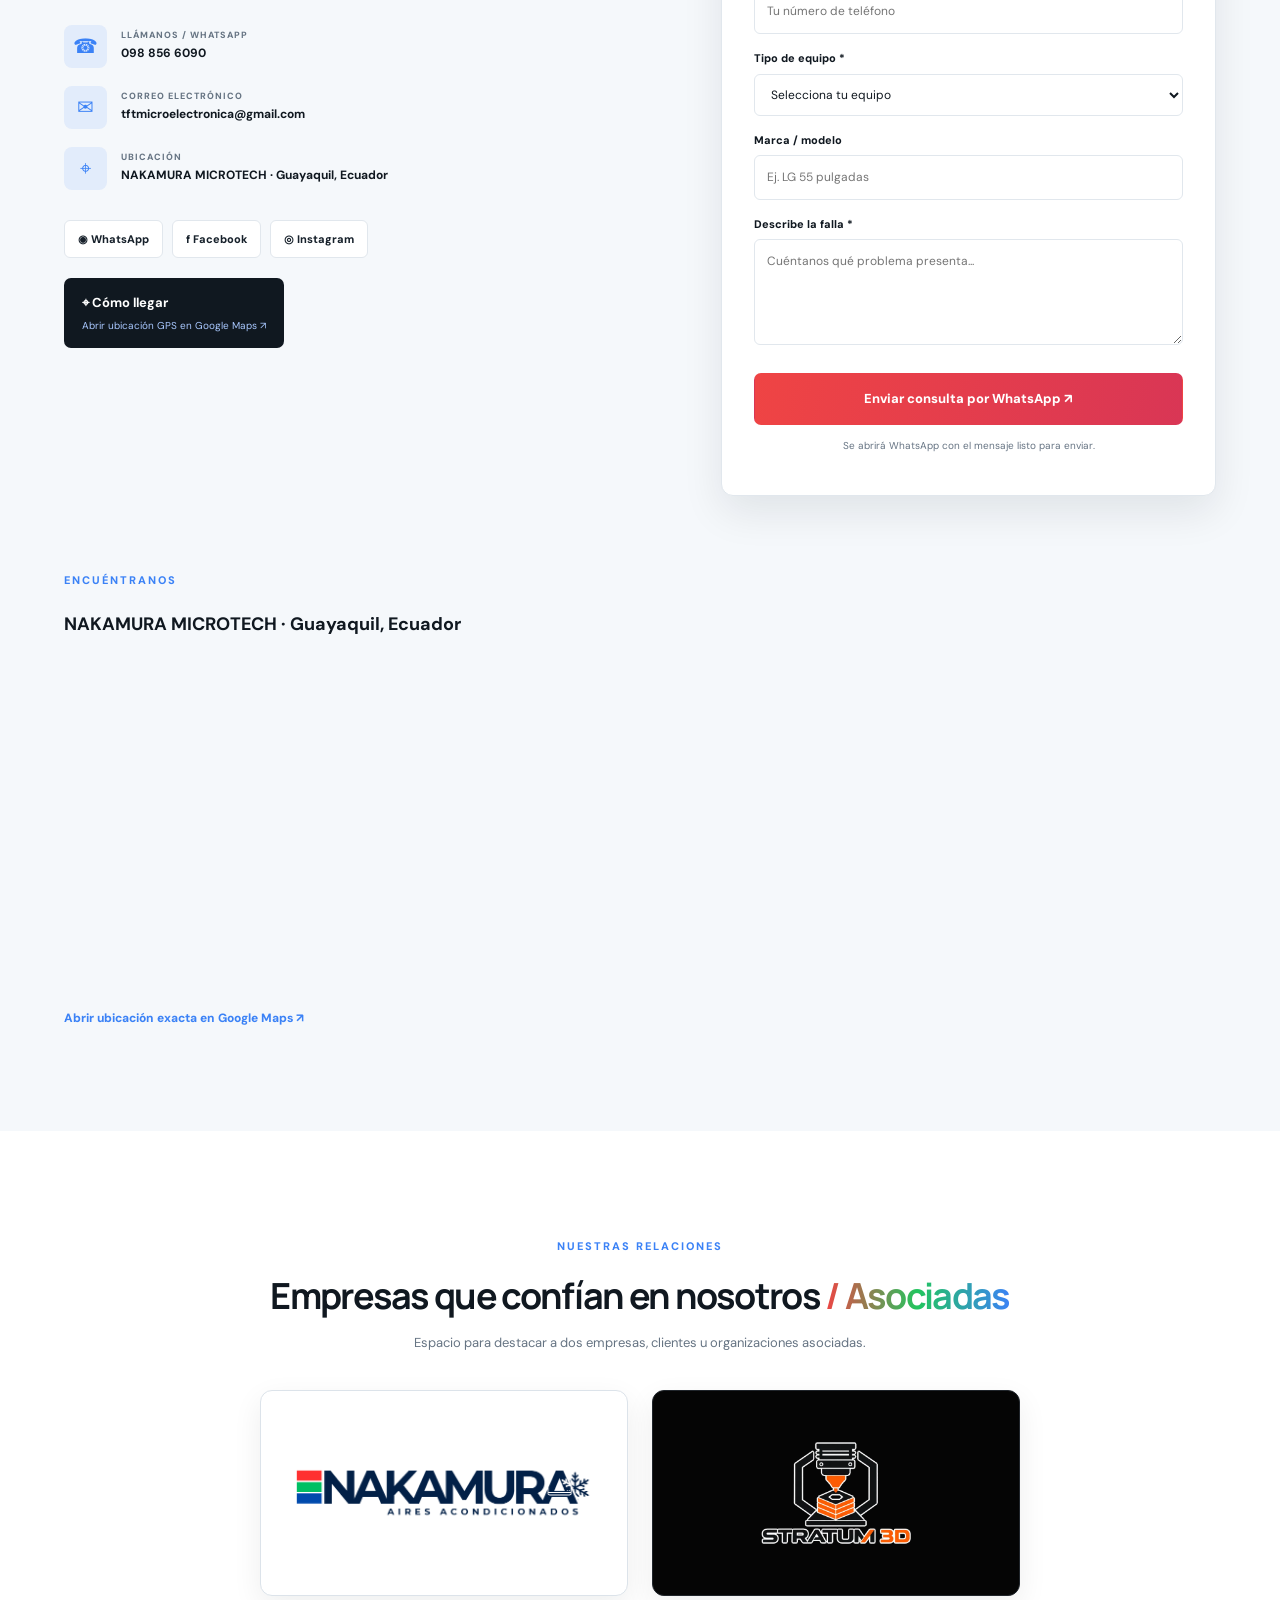
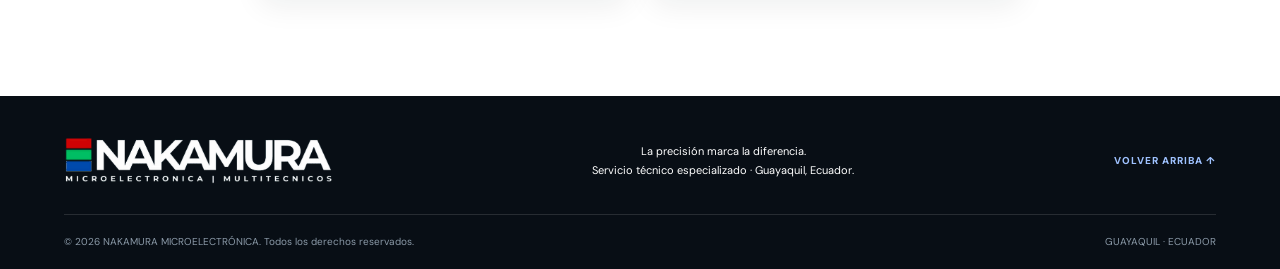
==== commit cff4ea09: "Make section 04 equipment categories interactive with detail galleries" ====
--- a/index.html
+++ b/index.html
@@ -10,8 +10,8 @@
 <link rel="preconnect" href="https://fonts.gstatic.com" crossorigin>
 <link href="https://fonts.googleapis.com/css2?family=DM+Sans:wght@400;500;600;700&family=Manrope:wght@400;500;600;700;800&display=swap" rel="stylesheet">
 <link rel="stylesheet" href="style.css">
-<link rel="stylesheet" href="section03.css">
-<script src="script.js?v=cof-gallery-20261117" defer></script>
+<link rel="stylesheet" href="section03.css">\n<link rel="stylesheet" href="section04.css">
+<script src="script.js?v=cof-gallery-20261117" defer></script>\n<script src="section04.js" defer></script>
 </head>
 <body>
 <div class="topbar"><div class="container topbar-inner">
@@ -79,8 +79,9 @@
 <div class="equipment-list" id="equipmentTicker" aria-label="Herramientas y equipos técnicos"><div class="equipment-track" id="equipmentTrack"></div></div>
 </div></div></section>
 
-<section class="section soft" id="equipos"><div class="container"><div class="section-head"><div><span class="kicker">04 / EQUIPOS ATENDIDOS</span><h2>Atención para distintos<br><em>equipos electrónicos.</em></h2></div><p>Indícanos qué equipo necesitas revisar para orientarte sobre el proceso de diagnóstico.</p></div>
-<div class="equipment-grid"><div><span>▣</span><b>Televisores</b></div><div><span>⚙</span><b>Generadores</b></div><div><span>♫</span><b>Parlantes, amplificadores y mixers</b></div><div><span>▤</span><b>Monitores</b></div><div><span>▧</span><b>Impresoras</b></div><div><span>✚</span><b>Equipos médicos</b></div><div><span>＋</span><b>Otros</b></div></div></div></section>
+<section class="section soft" id="equipos"><div class="container"><div class="section-head"><div><span class="kicker">04 / EQUIPOS ATENDIDOS</span><h2>Atención para distintos<br><em>equipos electrónicos.</em></h2></div><p>Selecciona una categoría para explorar modelos, fallas frecuentes y diagnósticos técnicos de referencia.</p></div>
+<div class="equipment-grid equipment-grid-interactive"><button class="equipment-category" type="button" data-equipment-category="televisores" aria-haspopup="dialog"><span aria-hidden="true">▣</span><b>Televisores</b><small>Ver casos y diagnósticos <i aria-hidden="true">↗</i></small></button><button class="equipment-category" type="button" data-equipment-category="generadores" aria-haspopup="dialog"><span aria-hidden="true">⚙</span><b>Generadores</b><small>Ver casos y diagnósticos <i aria-hidden="true">↗</i></small></button><button class="equipment-category" type="button" data-equipment-category="audio" aria-haspopup="dialog"><span aria-hidden="true">♫</span><b>Parlantes, amplificadores y mixers</b><small>Ver casos y diagnósticos <i aria-hidden="true">↗</i></small></button><button class="equipment-category" type="button" data-equipment-category="monitores" aria-haspopup="dialog"><span aria-hidden="true">▤</span><b>Monitores</b><small>Ver casos y diagnósticos <i aria-hidden="true">↗</i></small></button><button class="equipment-category" type="button" data-equipment-category="impresoras" aria-haspopup="dialog"><span aria-hidden="true">▧</span><b>Impresoras</b><small>Ver casos y diagnósticos <i aria-hidden="true">↗</i></small></button><button class="equipment-category" type="button" data-equipment-category="medicos" aria-haspopup="dialog"><span aria-hidden="true">✚</span><b>Equipos médicos</b><small>Ver casos y diagnósticos <i aria-hidden="true">↗</i></small></button><button class="equipment-category" type="button" data-equipment-category="otros" aria-haspopup="dialog"><span aria-hidden="true">＋</span><b>Otros</b><small>Ver casos y diagnósticos <i aria-hidden="true">↗</i></small></button></div>
+</div></section>
 
 <section class="section dark" id="proceso"><div class="container"><span class="kicker">05 / NUESTRO MÉTODO DE TRABAJO</span><h2>¿Cómo hacemos el proceso de<br><em>revisión de tu equipo?</em></h2>
 <p class="process-intro">Cada equipo pasa por un proceso ordenado para brindarte información clara y una solución responsable.</p><div class="workflow">
--- a/section04.css
+++ b/section04.css
@@ -0,0 +1,25 @@
+/* Sección 04 · categorías y panel de casos */
+.equipment-grid-interactive{grid-template-columns:repeat(3,minmax(0,1fr))}
+.equipment-category{appearance:none;width:100%;min-height:112px;display:grid;grid-template-columns:42px 1fr;grid-template-rows:auto auto;align-items:center;column-gap:14px;row-gap:5px;padding:20px;text-align:left;border:1px solid var(--line);border-radius:12px;background:#fff;cursor:pointer;transition:transform .2s,border-color .2s,box-shadow .2s}
+.equipment-category:hover,.equipment-category:focus-visible{border-color:var(--blue);transform:translateY(-3px);box-shadow:0 12px 28px #10263b12;outline:none}
+.equipment-category>span{grid-row:1/3;display:grid;place-items:center;width:42px;height:42px;border-radius:11px;background:#edf4ff;color:var(--blue);font-size:22px}
+.equipment-category>b{color:var(--navy);font:700 14px/1.35 'Manrope',sans-serif}
+.equipment-category>small{color:var(--muted);font-size:11px}.equipment-category>small i{font-style:normal;color:var(--blue);font-size:15px;margin-left:4px}
+.equipment-detail[hidden]{display:none!important}.equipment-detail{position:fixed;inset:0;z-index:10000;display:grid;place-items:center;padding:22px;background:#08131dcc;backdrop-filter:blur(7px)}
+.equipment-dialog{position:relative;width:min(1060px,100%);max-height:min(88vh,900px);overflow:auto;border-radius:18px;background:#f7f9fc;box-shadow:0 28px 90px #0005}
+.equipment-dialog-head{position:sticky;top:0;z-index:2;display:flex;align-items:center;justify-content:space-between;gap:20px;padding:23px 28px;background:#fff;border-bottom:1px solid #e2e8f0}
+.equipment-dialog-head .kicker{display:block;margin-bottom:6px}.equipment-dialog-head h2{margin:0;color:var(--navy);font:800 clamp(21px,3vw,30px)/1.15 'Manrope',sans-serif}
+.equipment-dialog-close{flex:0 0 42px;width:42px;height:42px;border:1px solid #d9e1eb;border-radius:50%;background:white;color:var(--navy);font-size:25px;cursor:pointer}
+.equipment-dialog-intro{padding:18px 28px 0;color:#607086;font-size:13px;line-height:1.65}
+.equipment-cases{display:grid;grid-template-columns:repeat(3,minmax(0,1fr));gap:16px;padding:22px 28px 28px}
+.equipment-case{overflow:hidden;border:1px solid #e0e7ef;border-radius:13px;background:#fff}
+.equipment-case img{display:block;width:100%;height:165px;object-fit:cover;background:#e8edf3}
+.equipment-case-body{padding:16px}.equipment-case-tag{display:inline-block;margin-bottom:9px;padding:5px 8px;border-radius:20px;background:#edf4ff;color:#2467d9;font-size:10px;font-weight:700;letter-spacing:.04em}
+.equipment-case h3{margin:0 0 9px;color:#13243a;font:800 15px/1.35 'Manrope',sans-serif}
+.equipment-case p{margin:0 0 10px;color:#58697d;font-size:12px;line-height:1.55}
+.equipment-case p strong{color:#1b2c42}.equipment-case .equipment-diagnosis{padding-top:10px;border-top:1px solid #edf0f4}
+.equipment-detail-note{margin:0 28px 25px;padding:12px 14px;border-left:3px solid #28bd72;border-radius:6px;background:#edf9f2;color:#506779;font-size:11px;line-height:1.55}
+body.equipment-modal-open{overflow:hidden}
+@media(max-width:850px){.equipment-grid-interactive{grid-template-columns:repeat(2,minmax(0,1fr))}.equipment-cases{grid-template-columns:repeat(2,minmax(0,1fr))}}
+@media(max-width:560px){.equipment-grid-interactive{grid-template-columns:1fr}.equipment-category{min-height:88px}.equipment-detail{padding:9px}.equipment-dialog{max-height:94vh;border-radius:13px}.equipment-dialog-head{padding:18px}.equipment-dialog-intro{padding:15px 18px 0}.equipment-cases{grid-template-columns:1fr;padding:16px 18px}.equipment-case img{height:190px}.equipment-detail-note{margin:0 18px 18px}}
+@media(prefers-reduced-motion:reduce){.equipment-category{transition:none}}
